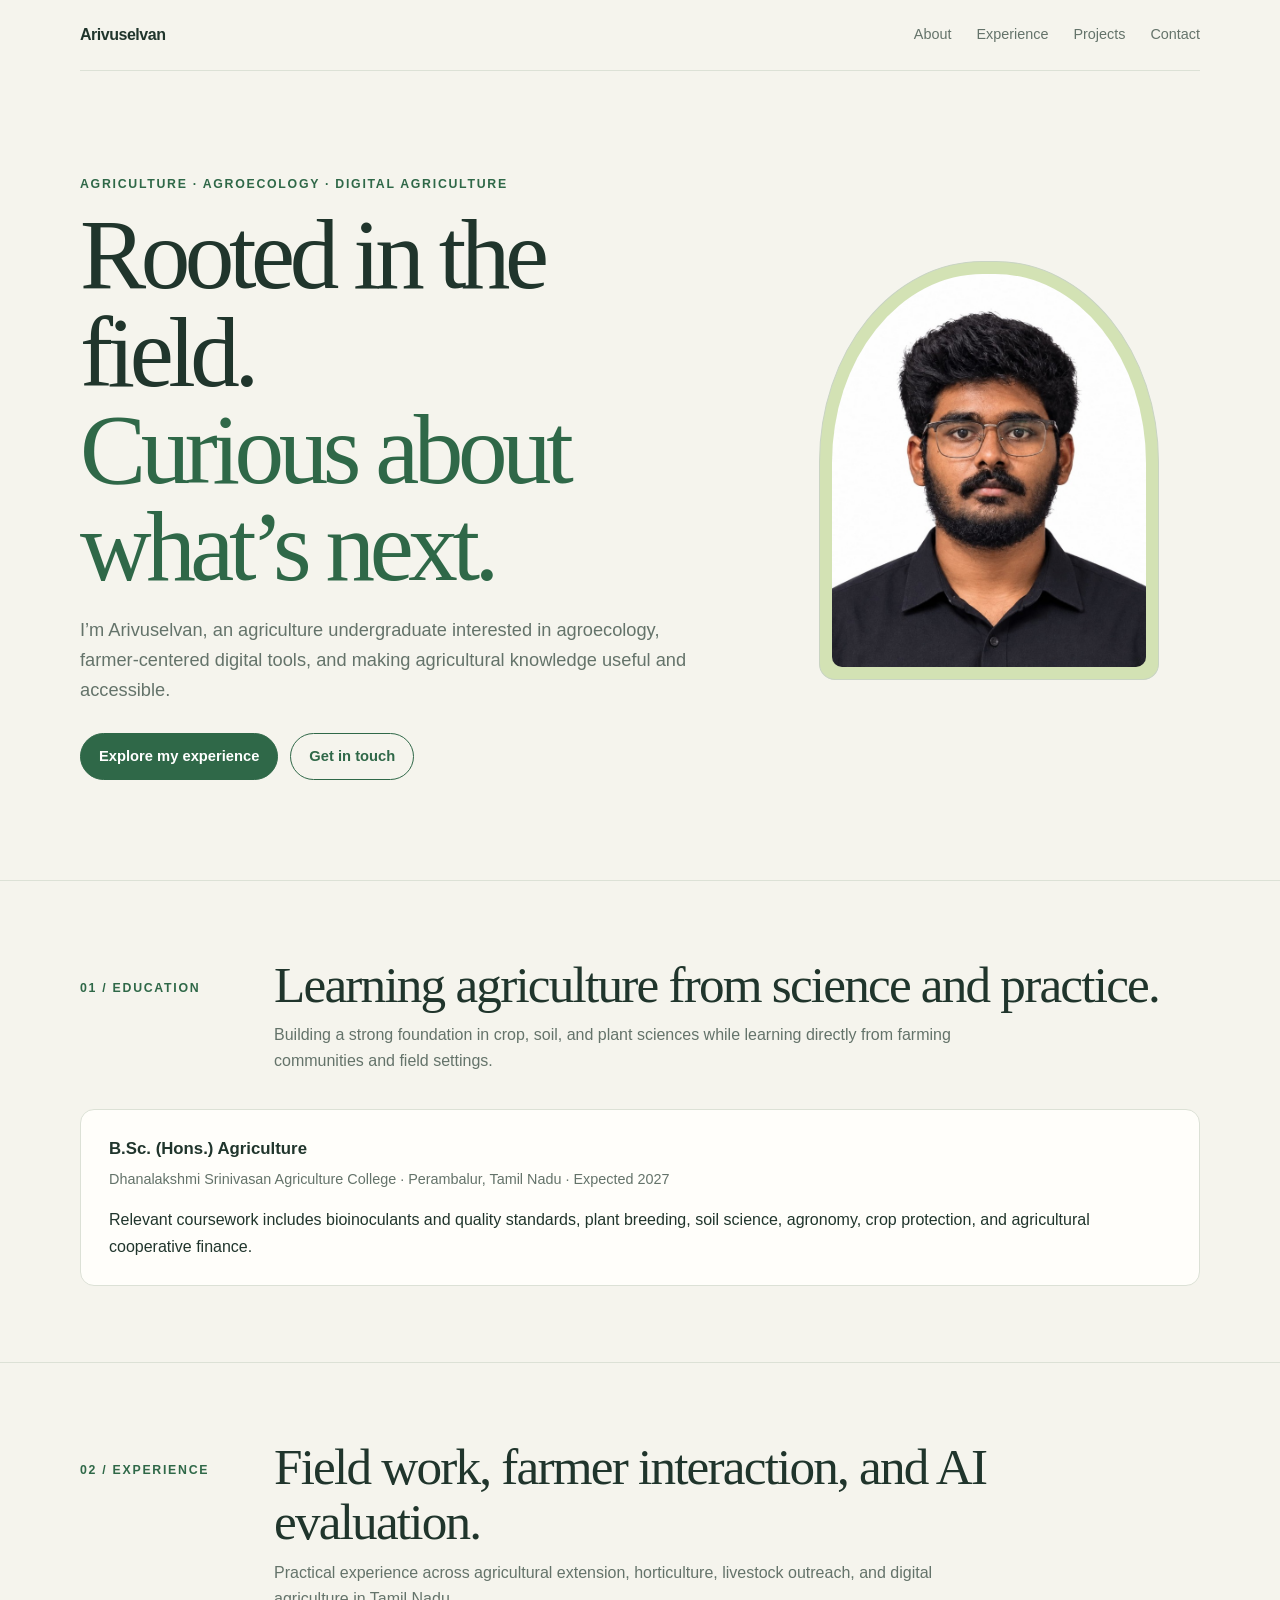
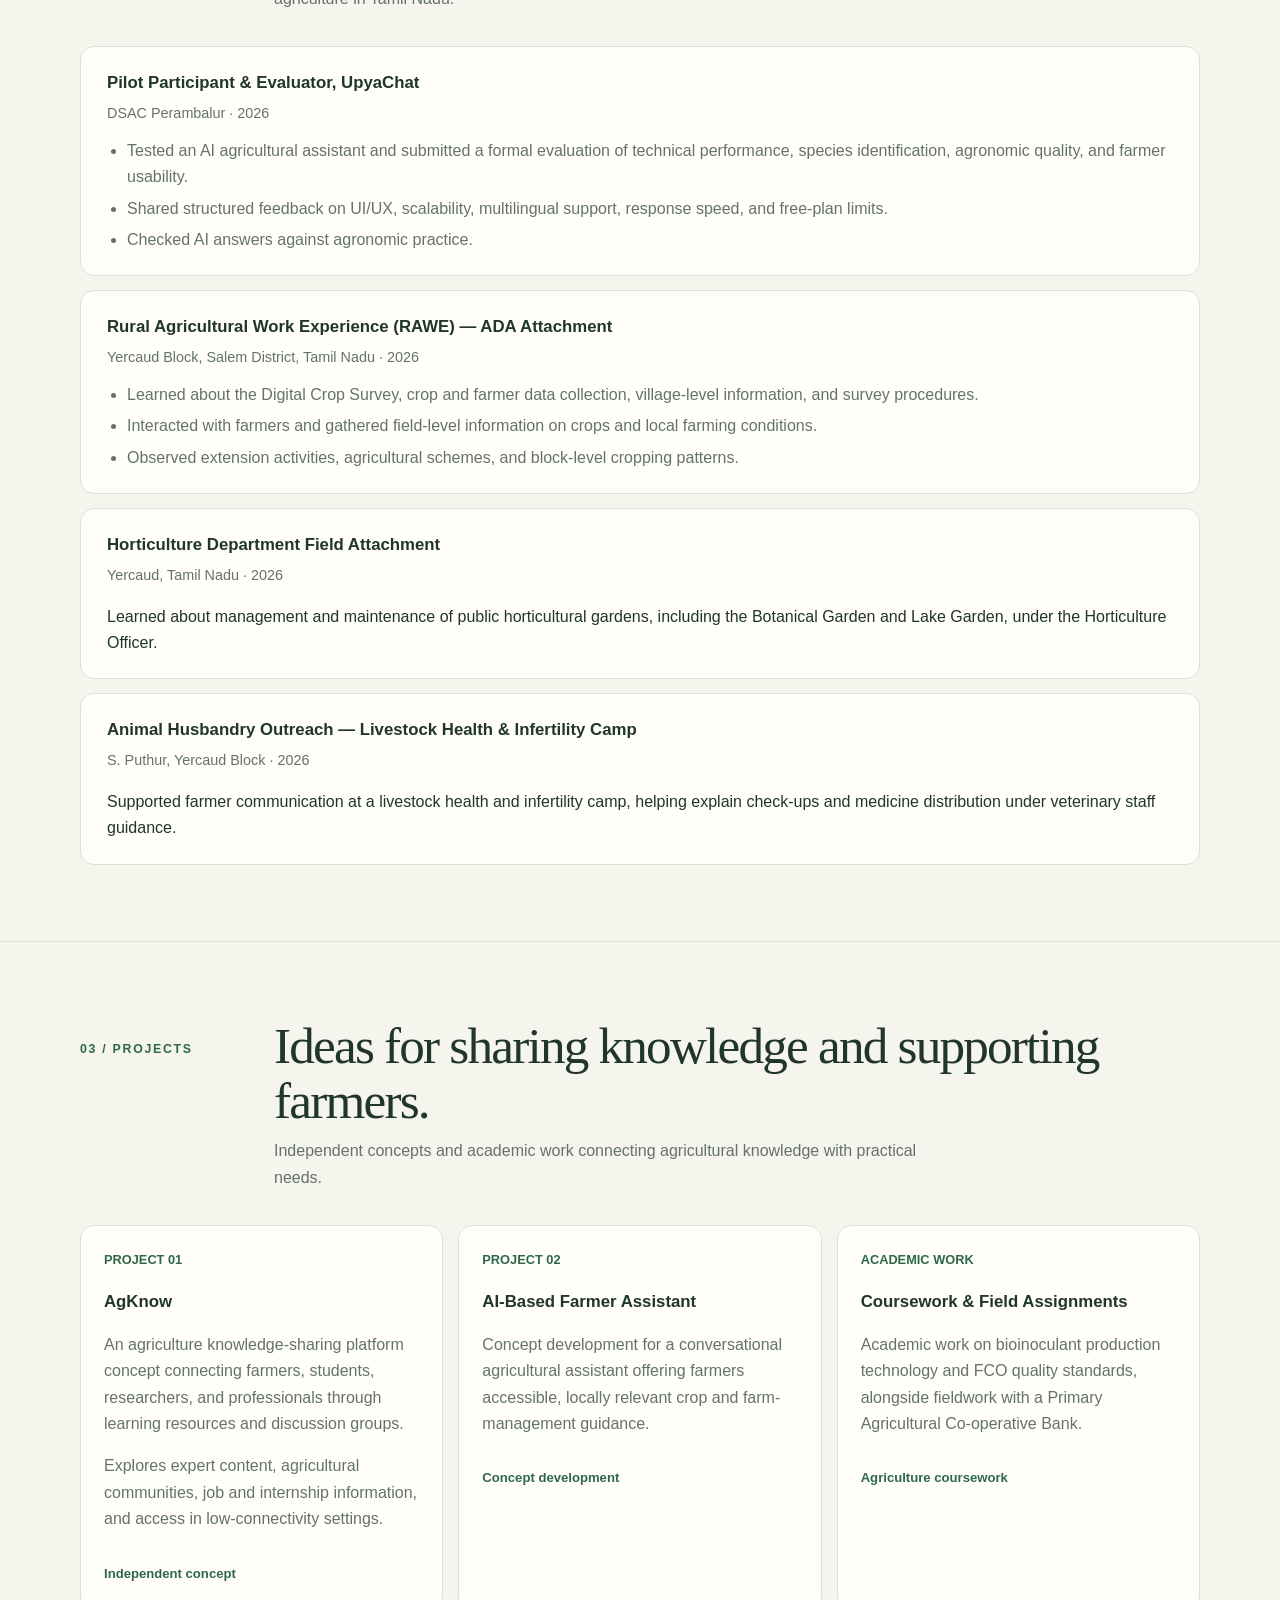
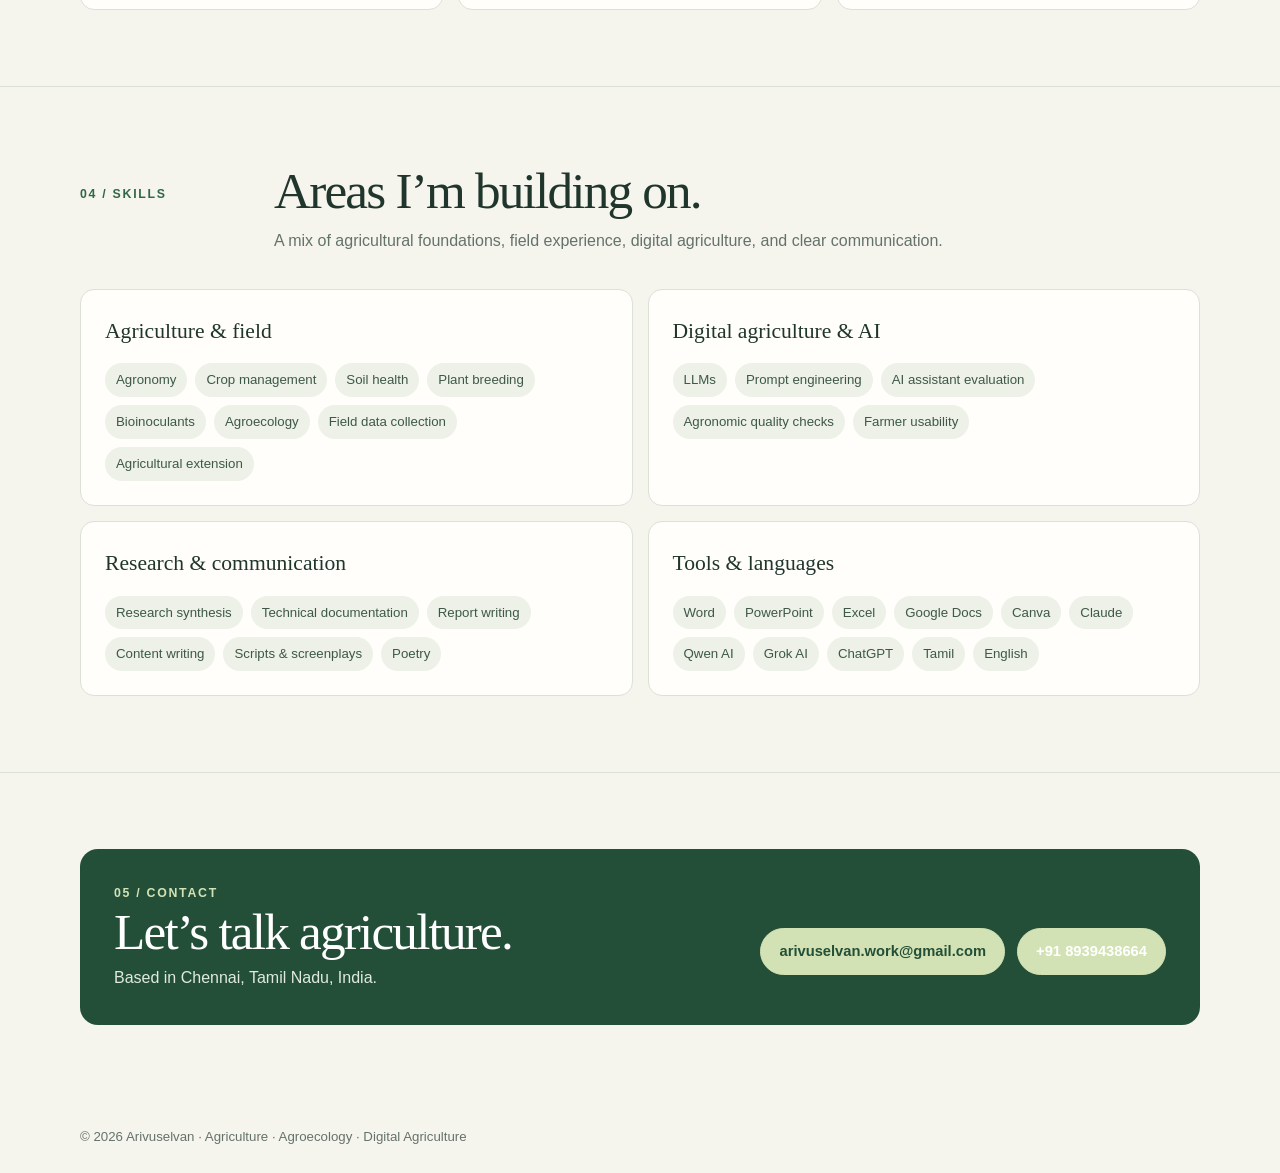
==== agriculture-portfolio/index.html @ 96044d90 "Publish agriculture portfolio at /agriculture-portfolio Co-authored-by: Copilot <223556219+Copilot@u" ====
<!doctype html>
<html lang="en">
<head>
  <meta charset="utf-8">
  <meta name="viewport" content="width=device-width, initial-scale=1">
  <meta name="description" content="Arivuselvan — agriculture undergraduate focused on agroecology, field experience, and digital agriculture.">
  <meta name="theme-color" content="#f5f4ed">
  <title>Arivuselvan | Agriculture & Digital Agriculture</title>
  <style>
    :root {
      color-scheme: light;
      --ink: #20352c;
      --muted: #64736a;
      --green: #2f6848;
      --green-dark: #234f38;
      --lime: #d3e2b4;
      --paper: #f5f4ed;
      --white: #fffefa;
      --line: #dce1d6;
      --serif: Georgia, "Times New Roman", serif;
      --sans: "Segoe UI", Arial, sans-serif;
    }

    * { box-sizing: border-box; }
    html { scroll-behavior: smooth; }
    body {
      margin: 0;
      background: var(--paper);
      color: var(--ink);
      font: 16px/1.65 var(--sans);
    }
    a { color: inherit; }
    .wrap { width: min(1120px, calc(100% - 44px)); margin-inline: auto; }
    header {
      display: flex;
      justify-content: space-between;
      align-items: center;
      padding-block: 22px;
      border-bottom: 1px solid var(--line);
    }
    .brand { font-weight: 750; letter-spacing: -.03em; text-decoration: none; }
    nav { display: flex; gap: 25px; }
    nav a {
      color: var(--muted);
      font-size: .9rem;
      text-decoration: none;
    }
    nav a:hover, nav a:focus-visible { color: var(--green); }
    .hero {
      display: grid;
      grid-template-columns: minmax(0, 1.2fr) minmax(250px, .8fr);
      gap: 64px;
      align-items: center;
      padding-block: 90px 100px;
    }
    .eyebrow {
      color: var(--green);
      font-size: .77rem;
      font-weight: 750;
      letter-spacing: .14em;
      text-transform: uppercase;
    }
    h1, h2, h3 { margin-top: 0; }
    h1 {
      max-width: 720px;
      margin-bottom: 20px;
      font: 500 clamp(3rem, 8vw, 6.2rem)/.98 var(--serif);
      letter-spacing: -.055em;
    }
    h1 span { color: var(--green); }
    .lead { max-width: 660px; color: var(--muted); font-size: 1.14rem; }
    .actions { display: flex; flex-wrap: wrap; gap: 12px; margin-top: 28px; }
    .button {
      display: inline-flex;
      align-items: center;
      min-height: 46px;
      padding: 10px 18px;
      border: 1px solid var(--green);
      border-radius: 999px;
      background: var(--green);
      color: white;
      font-size: .92rem;
      font-weight: 650;
      text-decoration: none;
    }
    .button.secondary { background: transparent; color: var(--green); }
    .portrait-frame {
      position: relative;
      width: min(100%, 340px);
      justify-self: center;
      padding: 12px;
      border: 1px solid #c9d4c3;
      border-radius: 48% 48% 16px 16px;
      background: var(--lime);
    }
    .portrait-frame img {
      display: block;
      width: 100%;
      aspect-ratio: 4 / 5;
      border-radius: 48% 48% 10px 10px;
      object-fit: cover;
      object-position: center 38%;
    }
    section { padding-block: 76px; border-top: 1px solid var(--line); }
    .section-heading {
      display: grid;
      grid-template-columns: 170px 1fr;
      gap: 24px;
      margin-bottom: 34px;
    }
    .section-heading .eyebrow { padding-top: 9px; }
    h2 { margin-bottom: 10px; font: 500 clamp(2rem, 4vw, 3.2rem)/1.08 var(--serif); letter-spacing: -.035em; }
    .section-intro { max-width: 690px; margin: 0; color: var(--muted); }
    .education, .experience-card, .project {
      border: 1px solid var(--line);
      border-radius: 14px;
      background: var(--white);
    }
    .education { padding: 25px 28px; }
    .education h3, .experience-card h3, .project h3 { margin-bottom: 5px; font-size: 1.05rem; }
    .meta { margin: 0 0 12px; color: var(--muted); font-size: .9rem; }
    .education p:last-child, .experience-card p:last-child, .project p:last-child { margin-bottom: 0; }
    .experience-list { display: grid; gap: 14px; }
    .experience-card { padding: 22px 26px; }
    .experience-card ul { margin: 12px 0 0; padding-left: 20px; color: var(--muted); }
    .experience-card li + li { margin-top: 5px; }
    .project-grid { display: grid; grid-template-columns: repeat(3, 1fr); gap: 15px; }
    .project { padding: 23px; }
    .project .number { display: block; margin-bottom: 18px; color: var(--green); font-size: .8rem; font-weight: 750; }
    .project p { color: var(--muted); }
    .status { display: inline-block; margin-top: 14px; color: var(--green); font-size: .82rem; font-weight: 700; }
    .skills-layout { display: grid; grid-template-columns: 1fr 1fr; gap: 15px; }
    .skill-group { padding: 24px; border: 1px solid var(--line); border-radius: 14px; background: var(--white); }
    .skill-group h3 { margin-bottom: 14px; font-family: var(--serif); font-size: 1.35rem; font-weight: 500; }
    .tags { display: flex; flex-wrap: wrap; gap: 8px; }
    .tag { padding: 6px 11px; border-radius: 999px; background: #edf1e8; color: #3e5848; font-size: .83rem; }
    .contact {
      display: flex;
      justify-content: space-between;
      align-items: center;
      gap: 30px;
      padding: 34px;
      border-radius: 18px;
      background: var(--green-dark);
      color: white;
    }
    .contact h2 { margin-bottom: 6px; }
    .contact p { margin: 0; color: #e0eadf; }
    .contact .button { flex: 0 0 auto; border-color: var(--lime); background: var(--lime); color: var(--green-dark); }
    footer { padding-block: 25px; color: var(--muted); font-size: .83rem; }
    @media (max-width: 760px) {
      .hero { grid-template-columns: 1fr; gap: 38px; padding-block: 62px 70px; }
      .portrait-frame { grid-row: 1; width: min(68%, 290px); }
      .section-heading { grid-template-columns: 1fr; gap: 8px; }
      .project-grid { grid-template-columns: 1fr; }
      .contact { align-items: flex-start; flex-direction: column; }
    }
    @media (max-width: 520px) {
      .wrap { width: min(100% - 32px, 1120px); }
      nav { gap: 13px; }
      nav a { font-size: .8rem; }
      .skills-layout { grid-template-columns: 1fr; }
      section { padding-block: 56px; }
    }
  </style>
</head>
<body>
  <header class="wrap">
    <a class="brand" href="#top">Arivuselvan</a>
    <nav aria-label="Main navigation">
      <a href="#about">About</a>
      <a href="#experience">Experience</a>
      <a href="#projects">Projects</a>
      <a href="#contact">Contact</a>
    </nav>
  </header>

  <main id="top">
    <div class="hero wrap" id="about">
      <div>
        <p class="eyebrow">Agriculture · Agroecology · Digital Agriculture</p>
        <h1>Rooted in the field.<br><span>Curious about what’s next.</span></h1>
        <p class="lead">I’m Arivuselvan, an agriculture undergraduate interested in agroecology, farmer-centered digital tools, and making agricultural knowledge useful and accessible.</p>
        <div class="actions">
          <a class="button" href="#experience">Explore my experience</a>
          <a class="button secondary" href="mailto:arivuselvan.work@gmail.com">Get in touch</a>
        </div>
      </div>
      <div class="portrait-frame">
        <img src="portrait.jpg" alt="Portrait of Arivuselvan">
      </div>
    </div>

    <section>
      <div class="wrap">
        <div class="section-heading">
          <p class="eyebrow">01 / Education</p>
          <div>
            <h2>Learning agriculture from science and practice.</h2>
            <p class="section-intro">Building a strong foundation in crop, soil, and plant sciences while learning directly from farming communities and field settings.</p>
          </div>
        </div>
        <article class="education">
          <h3>B.Sc. (Hons.) Agriculture</h3>
          <p class="meta">Dhanalakshmi Srinivasan Agriculture College · Perambalur, Tamil Nadu · Expected 2027</p>
          <p>Relevant coursework includes bioinoculants and quality standards, plant breeding, soil science, agronomy, crop protection, and agricultural cooperative finance.</p>
        </article>
      </div>
    </section>

    <section id="experience">
      <div class="wrap">
        <div class="section-heading">
          <p class="eyebrow">02 / Experience</p>
          <div>
            <h2>Field work, farmer interaction, and AI evaluation.</h2>
            <p class="section-intro">Practical experience across agricultural extension, horticulture, livestock outreach, and digital agriculture in Tamil Nadu.</p>
          </div>
        </div>
        <div class="experience-list">
          <article class="experience-card">
            <h3>Pilot Participant &amp; Evaluator, UpyaChat</h3>
            <p class="meta">DSAC Perambalur · 2026</p>
            <ul>
              <li>Tested an AI agricultural assistant and submitted a formal evaluation of technical performance, species identification, agronomic quality, and farmer usability.</li>
              <li>Shared structured feedback on UI/UX, scalability, multilingual support, response speed, and free-plan limits.</li>
              <li>Checked AI answers against agronomic practice.</li>
            </ul>
          </article>
          <article class="experience-card">
            <h3>Rural Agricultural Work Experience (RAWE) — ADA Attachment</h3>
            <p class="meta">Yercaud Block, Salem District, Tamil Nadu · 2026</p>
            <ul>
              <li>Learned about the Digital Crop Survey, crop and farmer data collection, village-level information, and survey procedures.</li>
              <li>Interacted with farmers and gathered field-level information on crops and local farming conditions.</li>
              <li>Observed extension activities, agricultural schemes, and block-level cropping patterns.</li>
            </ul>
          </article>
          <article class="experience-card">
            <h3>Horticulture Department Field Attachment</h3>
            <p class="meta">Yercaud, Tamil Nadu · 2026</p>
            <p>Learned about management and maintenance of public horticultural gardens, including the Botanical Garden and Lake Garden, under the Horticulture Officer.</p>
          </article>
          <article class="experience-card">
            <h3>Animal Husbandry Outreach — Livestock Health &amp; Infertility Camp</h3>
            <p class="meta">S. Puthur, Yercaud Block · 2026</p>
            <p>Supported farmer communication at a livestock health and infertility camp, helping explain check-ups and medicine distribution under veterinary staff guidance.</p>
          </article>
        </div>
      </div>
    </section>

    <section id="projects">
      <div class="wrap">
        <div class="section-heading">
          <p class="eyebrow">03 / Projects</p>
          <div>
            <h2>Ideas for sharing knowledge and supporting farmers.</h2>
            <p class="section-intro">Independent concepts and academic work connecting agricultural knowledge with practical needs.</p>
          </div>
        </div>
        <div class="project-grid">
          <article class="project">
            <span class="number">PROJECT 01</span>
            <h3>AgKnow</h3>
            <p>An agriculture knowledge-sharing platform concept connecting farmers, students, researchers, and professionals through learning resources and discussion groups.</p>
            <p>Explores expert content, agricultural communities, job and internship information, and access in low-connectivity settings.</p>
            <span class="status">Independent concept</span>
          </article>
          <article class="project">
            <span class="number">PROJECT 02</span>
            <h3>AI-Based Farmer Assistant</h3>
            <p>Concept development for a conversational agricultural assistant offering farmers accessible, locally relevant crop and farm-management guidance.</p>
            <span class="status">Concept development</span>
          </article>
          <article class="project">
            <span class="number">ACADEMIC WORK</span>
            <h3>Coursework &amp; Field Assignments</h3>
            <p>Academic work on bioinoculant production technology and FCO quality standards, alongside fieldwork with a Primary Agricultural Co-operative Bank.</p>
            <span class="status">Agriculture coursework</span>
          </article>
        </div>
      </div>
    </section>

    <section>
      <div class="wrap">
        <div class="section-heading">
          <p class="eyebrow">04 / Skills</p>
          <div>
            <h2>Areas I’m building on.</h2>
            <p class="section-intro">A mix of agricultural foundations, field experience, digital agriculture, and clear communication.</p>
          </div>
        </div>
        <div class="skills-layout">
          <div class="skill-group">
            <h3>Agriculture &amp; field</h3>
            <div class="tags">
              <span class="tag">Agronomy</span><span class="tag">Crop management</span><span class="tag">Soil health</span><span class="tag">Plant breeding</span><span class="tag">Bioinoculants</span><span class="tag">Agroecology</span><span class="tag">Field data collection</span><span class="tag">Agricultural extension</span>
            </div>
          </div>
          <div class="skill-group">
            <h3>Digital agriculture &amp; AI</h3>
            <div class="tags">
              <span class="tag">LLMs</span><span class="tag">Prompt engineering</span><span class="tag">AI assistant evaluation</span><span class="tag">Agronomic quality checks</span><span class="tag">Farmer usability</span>
            </div>
          </div>
          <div class="skill-group">
            <h3>Research &amp; communication</h3>
            <div class="tags">
              <span class="tag">Research synthesis</span><span class="tag">Technical documentation</span><span class="tag">Report writing</span><span class="tag">Content writing</span><span class="tag">Scripts &amp; screenplays</span><span class="tag">Poetry</span>
            </div>
          </div>
          <div class="skill-group">
            <h3>Tools &amp; languages</h3>
            <div class="tags">
              <span class="tag">Word</span><span class="tag">PowerPoint</span><span class="tag">Excel</span><span class="tag">Google Docs</span><span class="tag">Canva</span><span class="tag">Claude</span><span class="tag">Qwen AI</span><span class="tag">Grok AI</span><span class="tag">ChatGPT</span><span class="tag">Tamil</span><span class="tag">English</span>
            </div>
          </div>
        </div>
      </div>
    </section>

    <section id="contact">
      <div class="wrap contact">
        <div>
          <p class="eyebrow" style="color:#d3e2b4">05 / Contact</p>
          <h2>Let’s talk agriculture.</h2>
          <p>Based in Chennai, Tamil Nadu, India.</p>
        </div>
        <div class="actions">
          <a class="button" href="mailto:arivuselvan.work@gmail.com">arivuselvan.work@gmail.com</a>
          <a class="button secondary" style="border-color:#d3e2b4;color:white" href="tel:+918939438664">+91 8939438664</a>
        </div>
      </div>
    </section>
  </main>
  <footer class="wrap">© 2026 Arivuselvan · Agriculture · Agroecology · Digital Agriculture</footer>
</body>
</html>
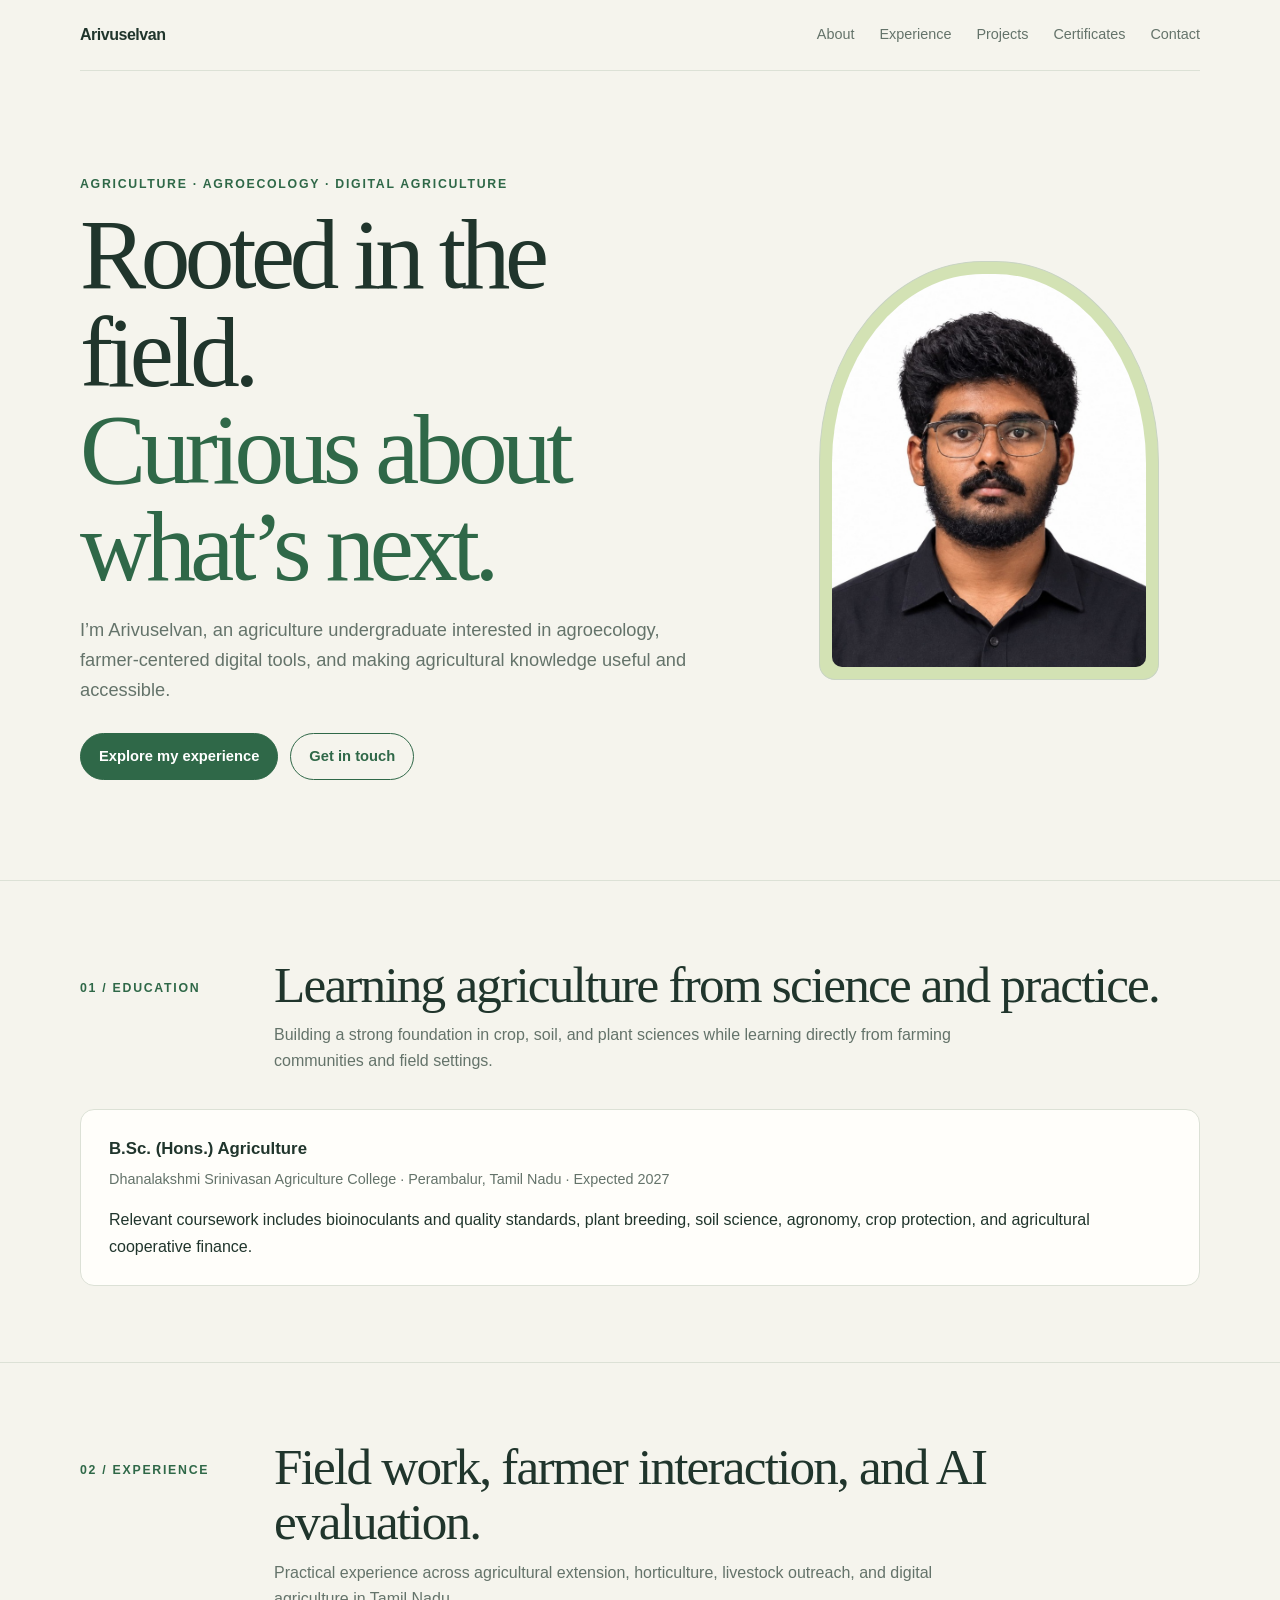
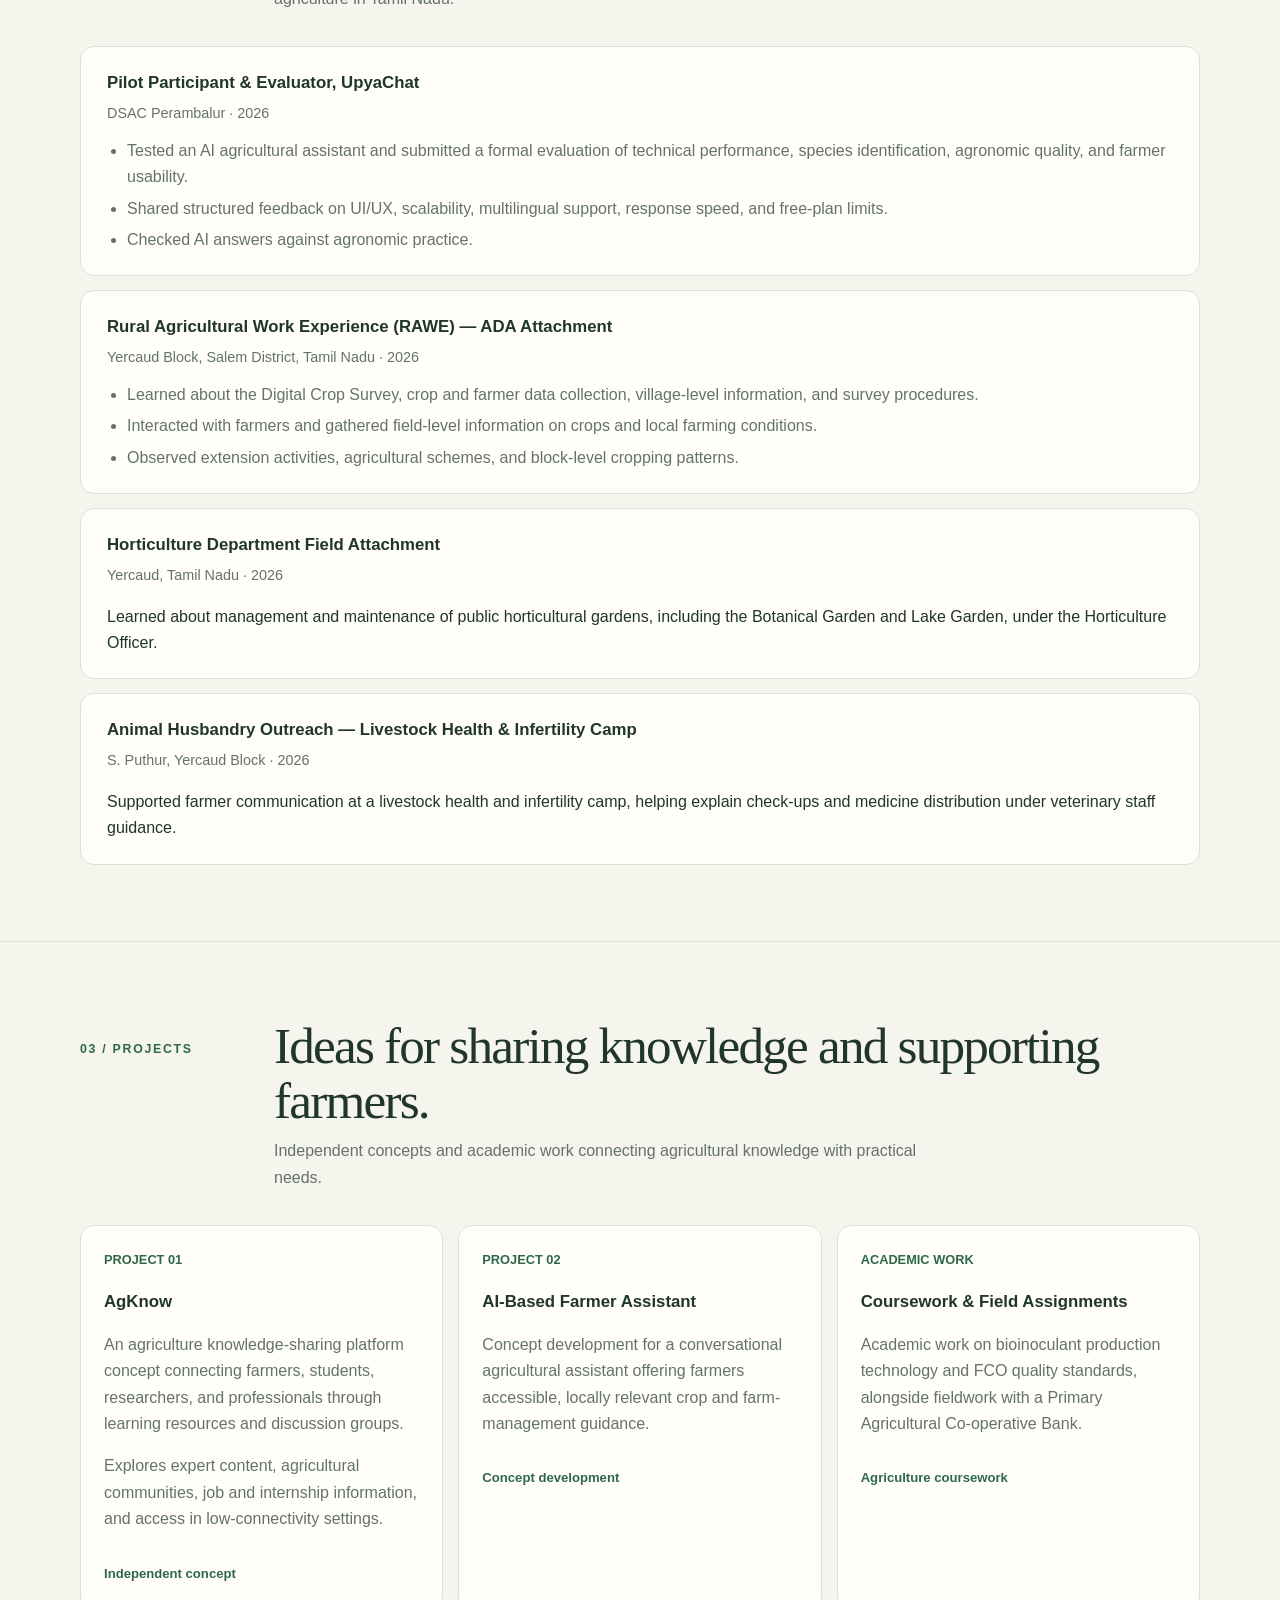
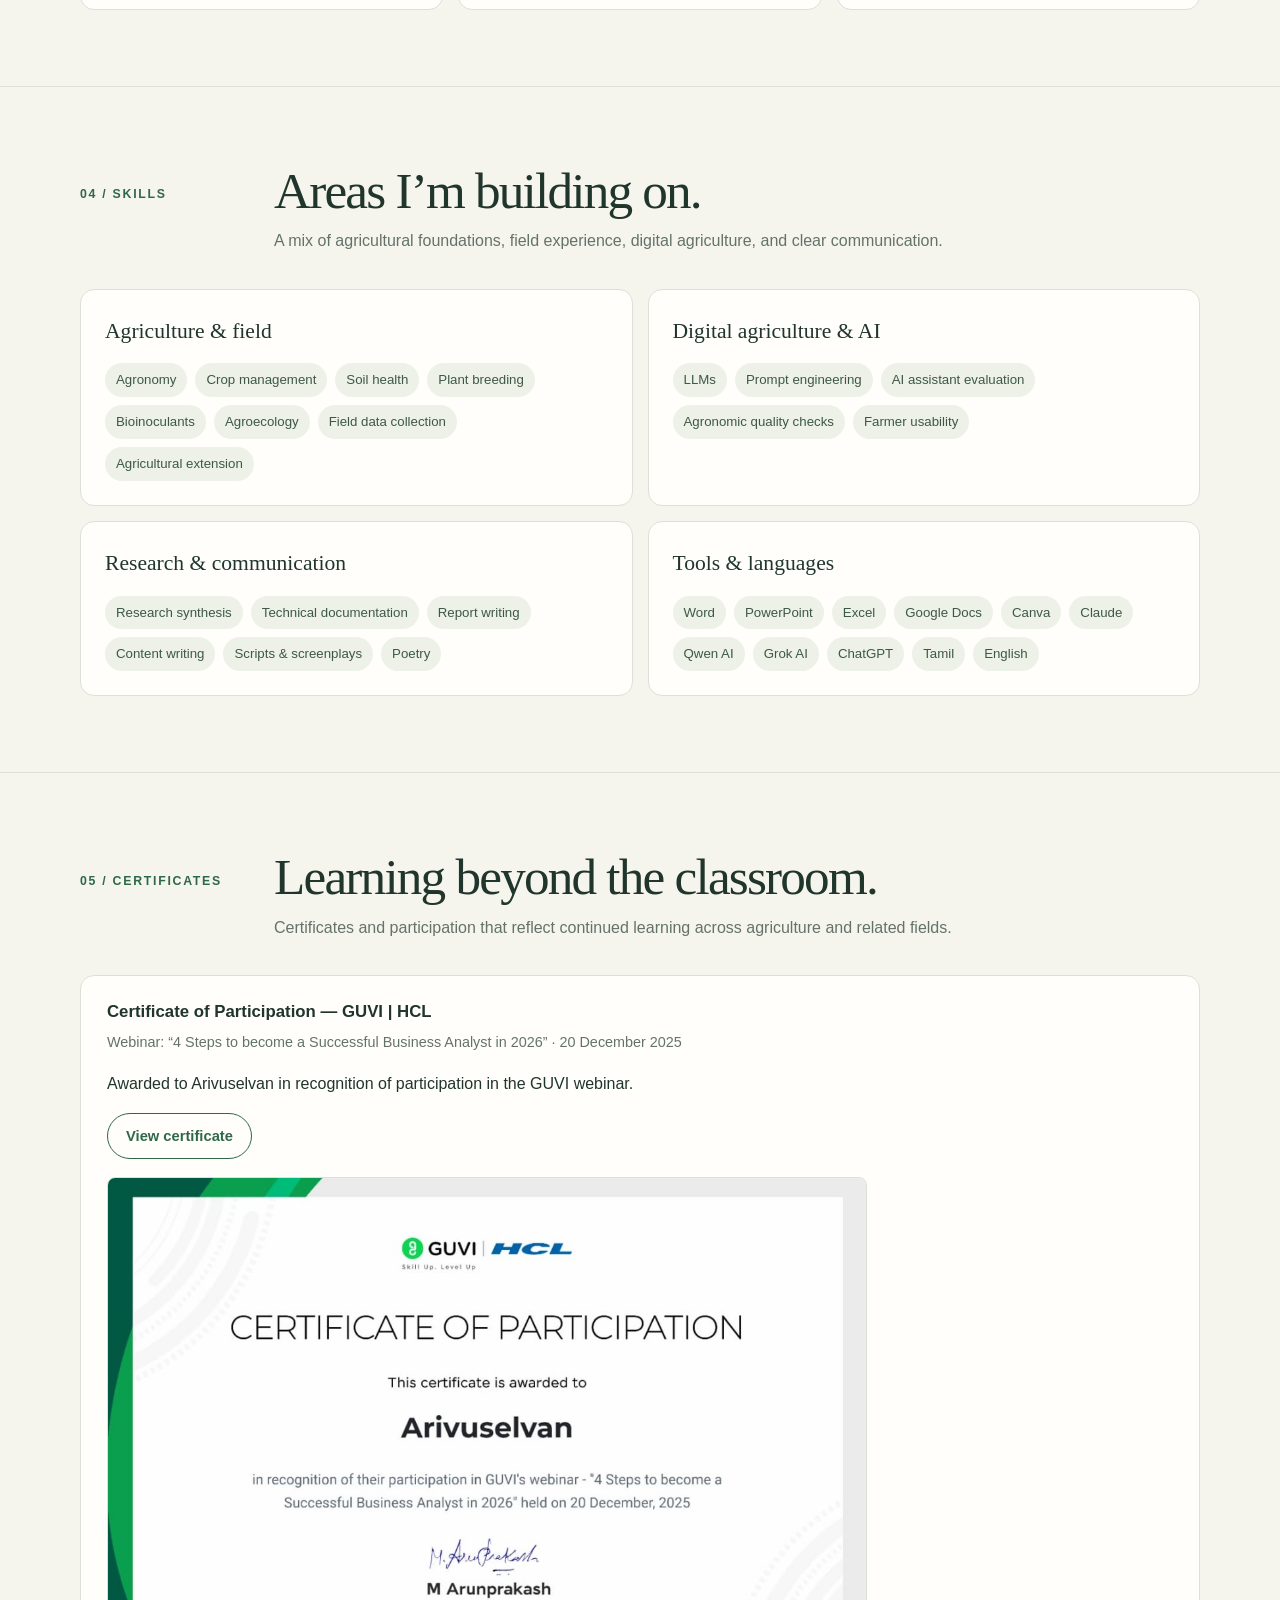
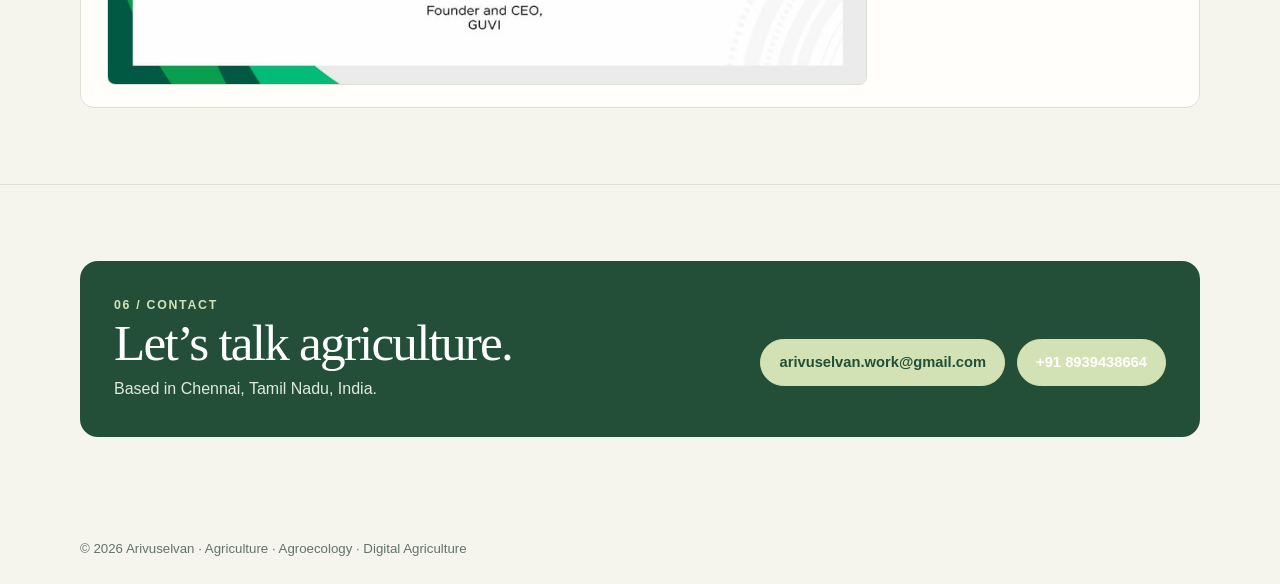
==== commit 7a2104a3: "Add GUVI-HCL certificate to agriculture portfolio Co-authored-by: Copilot <223556219+Copilot@users.n" ====
--- a/agriculture-portfolio/index.html
+++ b/agriculture-portfolio/index.html
@@ -171,6 +171,7 @@
       <a href="#about">About</a>
       <a href="#experience">Experience</a>
       <a href="#projects">Projects</a>
+      <a href="#certifications">Certificates</a>
       <a href="#contact">Contact</a>
     </nav>
   </header>
@@ -321,10 +322,29 @@
       </div>
     </section>
 
+    <section id="certifications">
+      <div class="wrap">
+        <div class="section-heading">
+          <p class="eyebrow">05 / Certificates</p>
+          <div>
+            <h2>Learning beyond the classroom.</h2>
+            <p class="section-intro">Certificates and participation that reflect continued learning across agriculture and related fields.</p>
+          </div>
+        </div>
+        <article class="experience-card">
+          <h3>Certificate of Participation — GUVI | HCL</h3>
+          <p class="meta">Webinar: “4 Steps to become a Successful Business Analyst in 2026” · 20 December 2025</p>
+          <p>Awarded to Arivuselvan in recognition of participation in the GUVI webinar.</p>
+          <a class="button secondary" href="guvi-hcl-business-analyst-certificate.jpg" target="_blank" rel="noopener">View certificate</a>
+          <p><a href="guvi-hcl-business-analyst-certificate.jpg" target="_blank" rel="noopener"><img src="guvi-hcl-business-analyst-certificate.jpg" alt="GUVI and HCL certificate of participation awarded to Arivuselvan" loading="lazy" style="display:block;width:min(100%,760px);height:auto;margin-top:18px;border:1px solid var(--line);border-radius:8px"></a></p>
+        </article>
+      </div>
+    </section>
+
     <section id="contact">
       <div class="wrap contact">
         <div>
-          <p class="eyebrow" style="color:#d3e2b4">05 / Contact</p>
+          <p class="eyebrow" style="color:#d3e2b4">06 / Contact</p>
           <h2>Let’s talk agriculture.</h2>
           <p>Based in Chennai, Tamil Nadu, India.</p>
         </div>
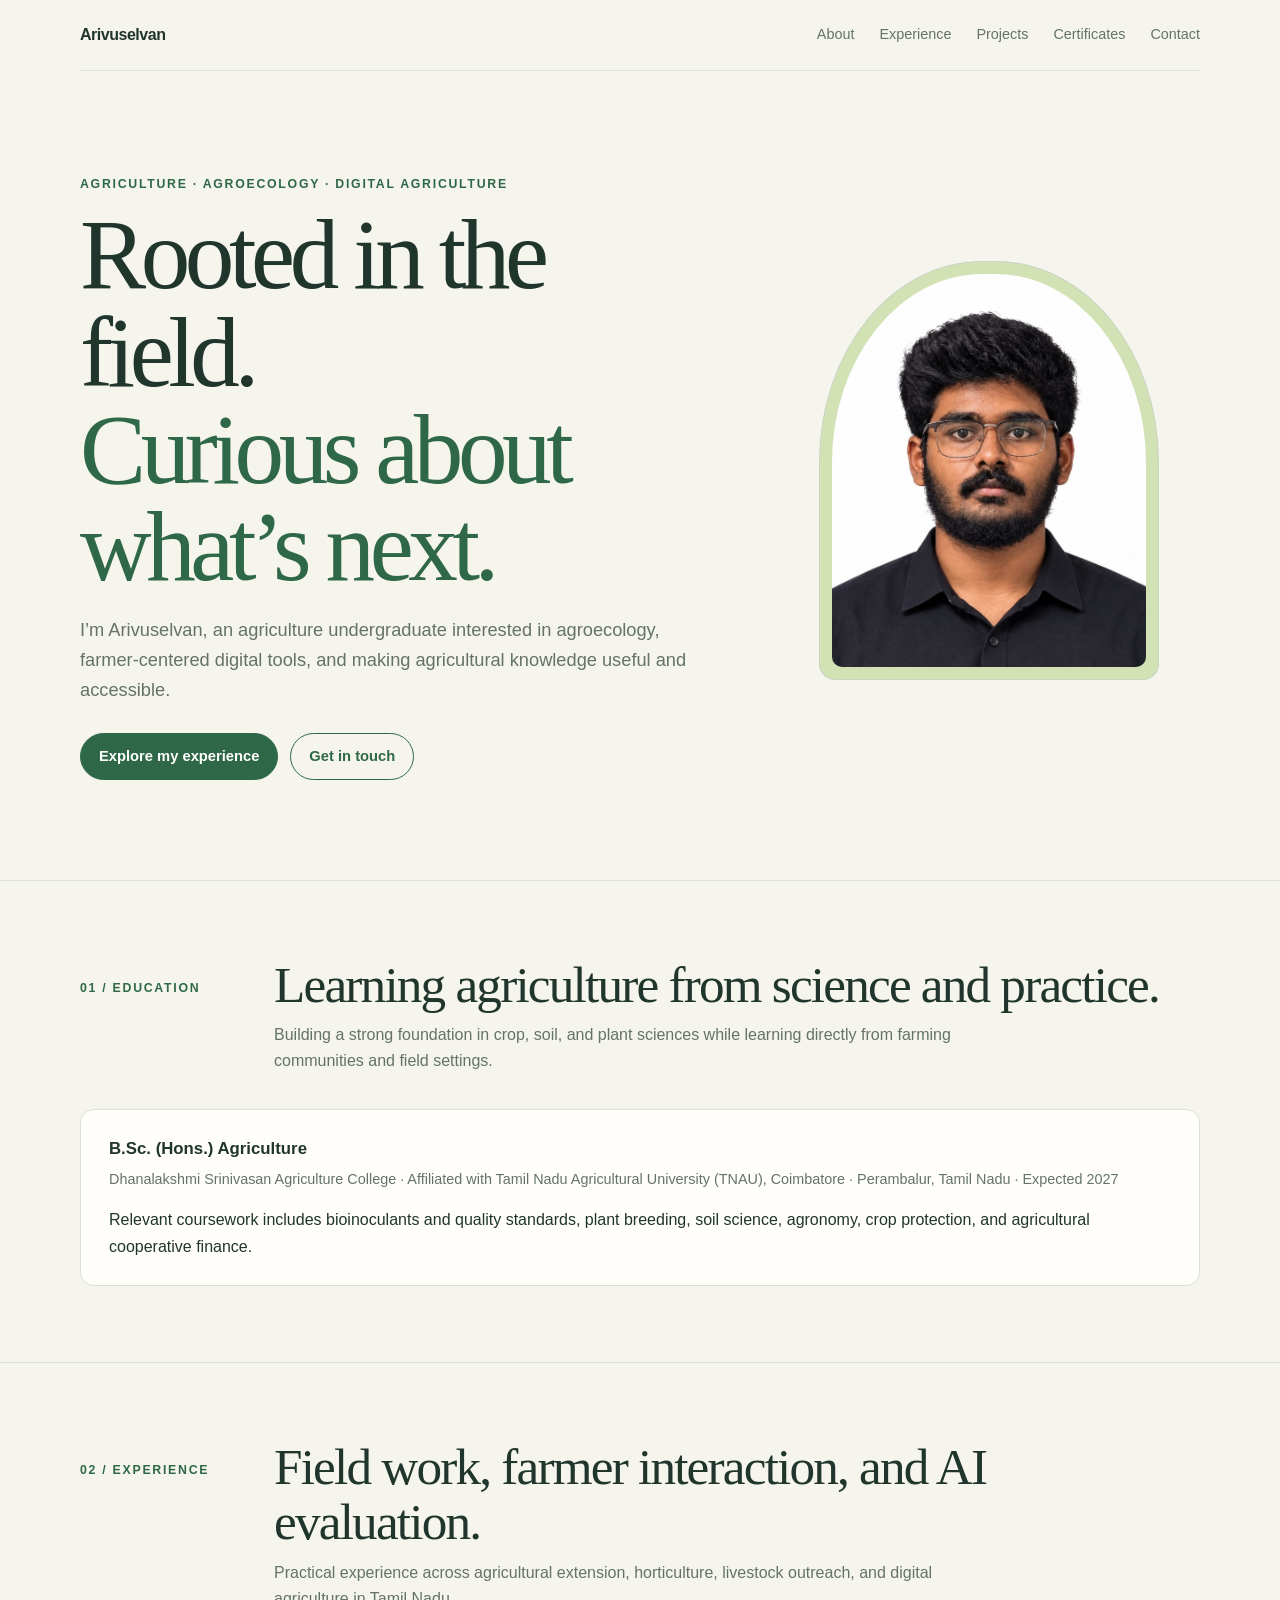
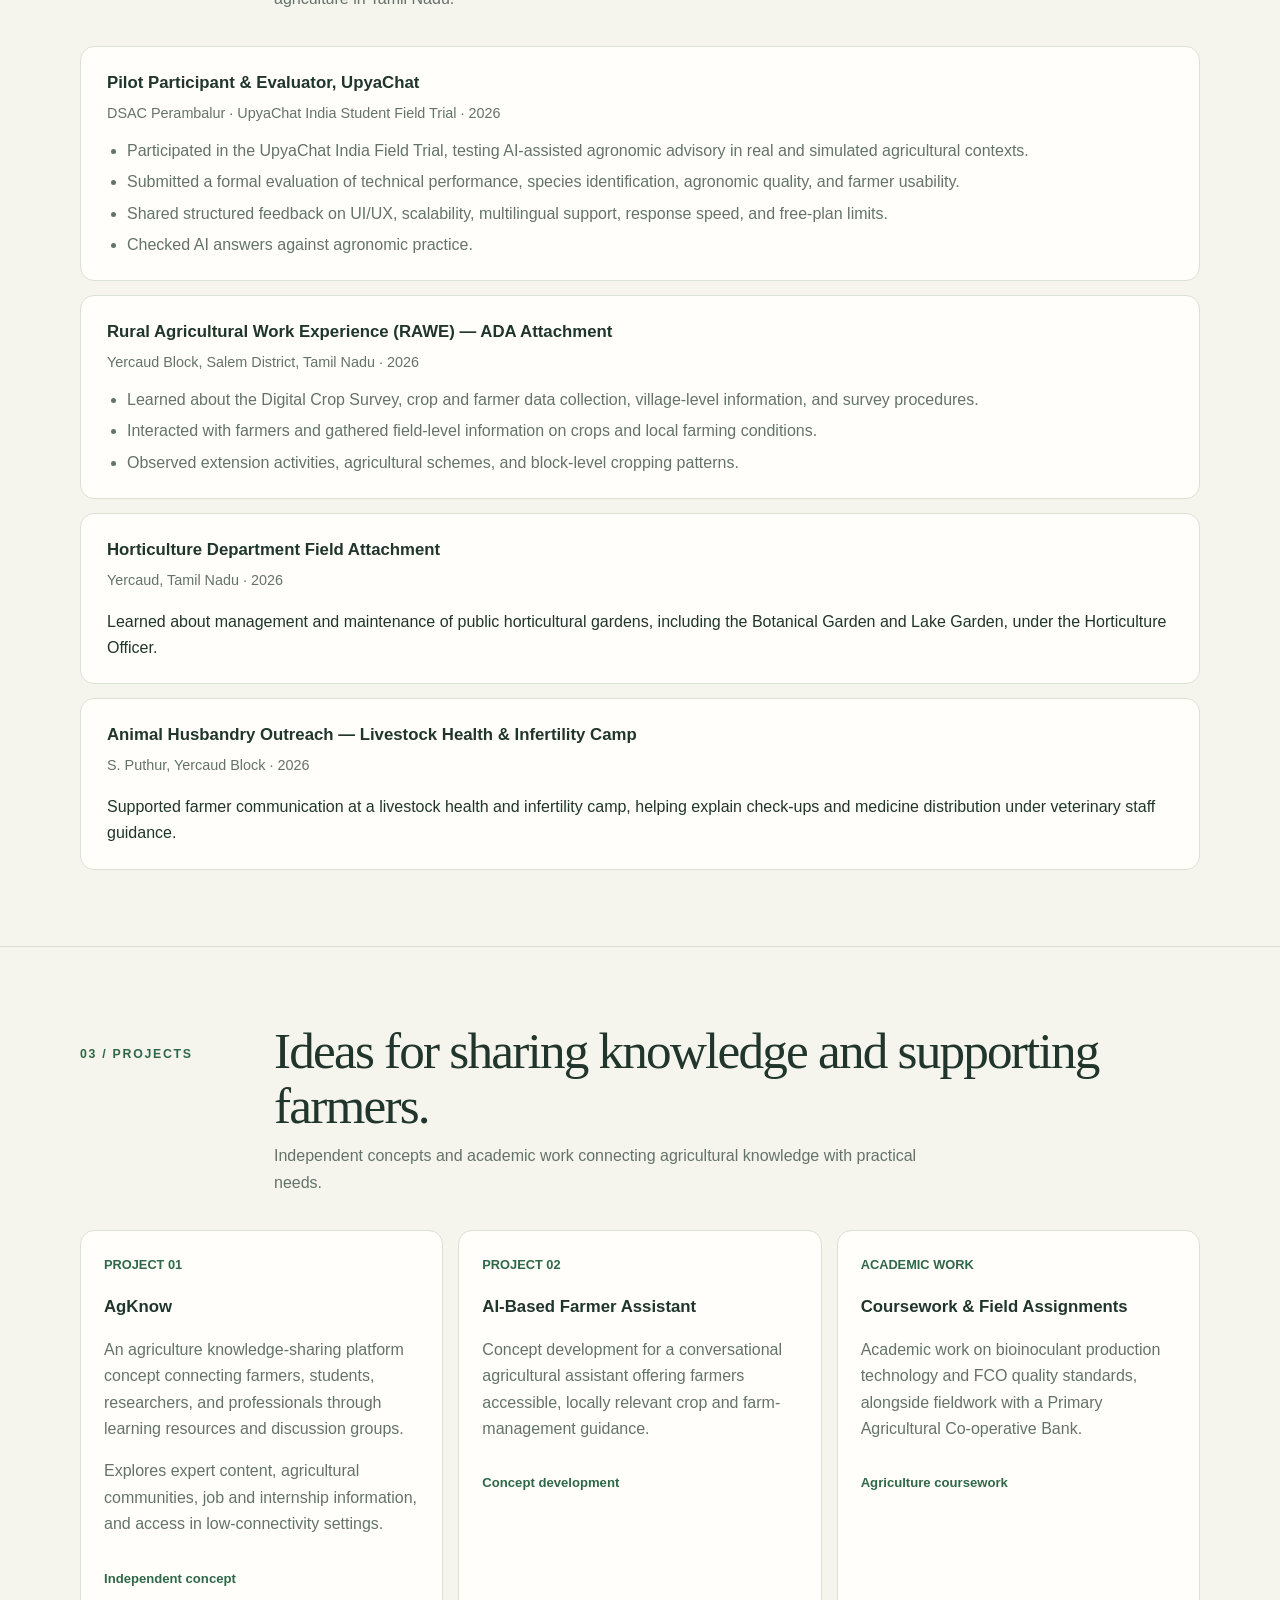
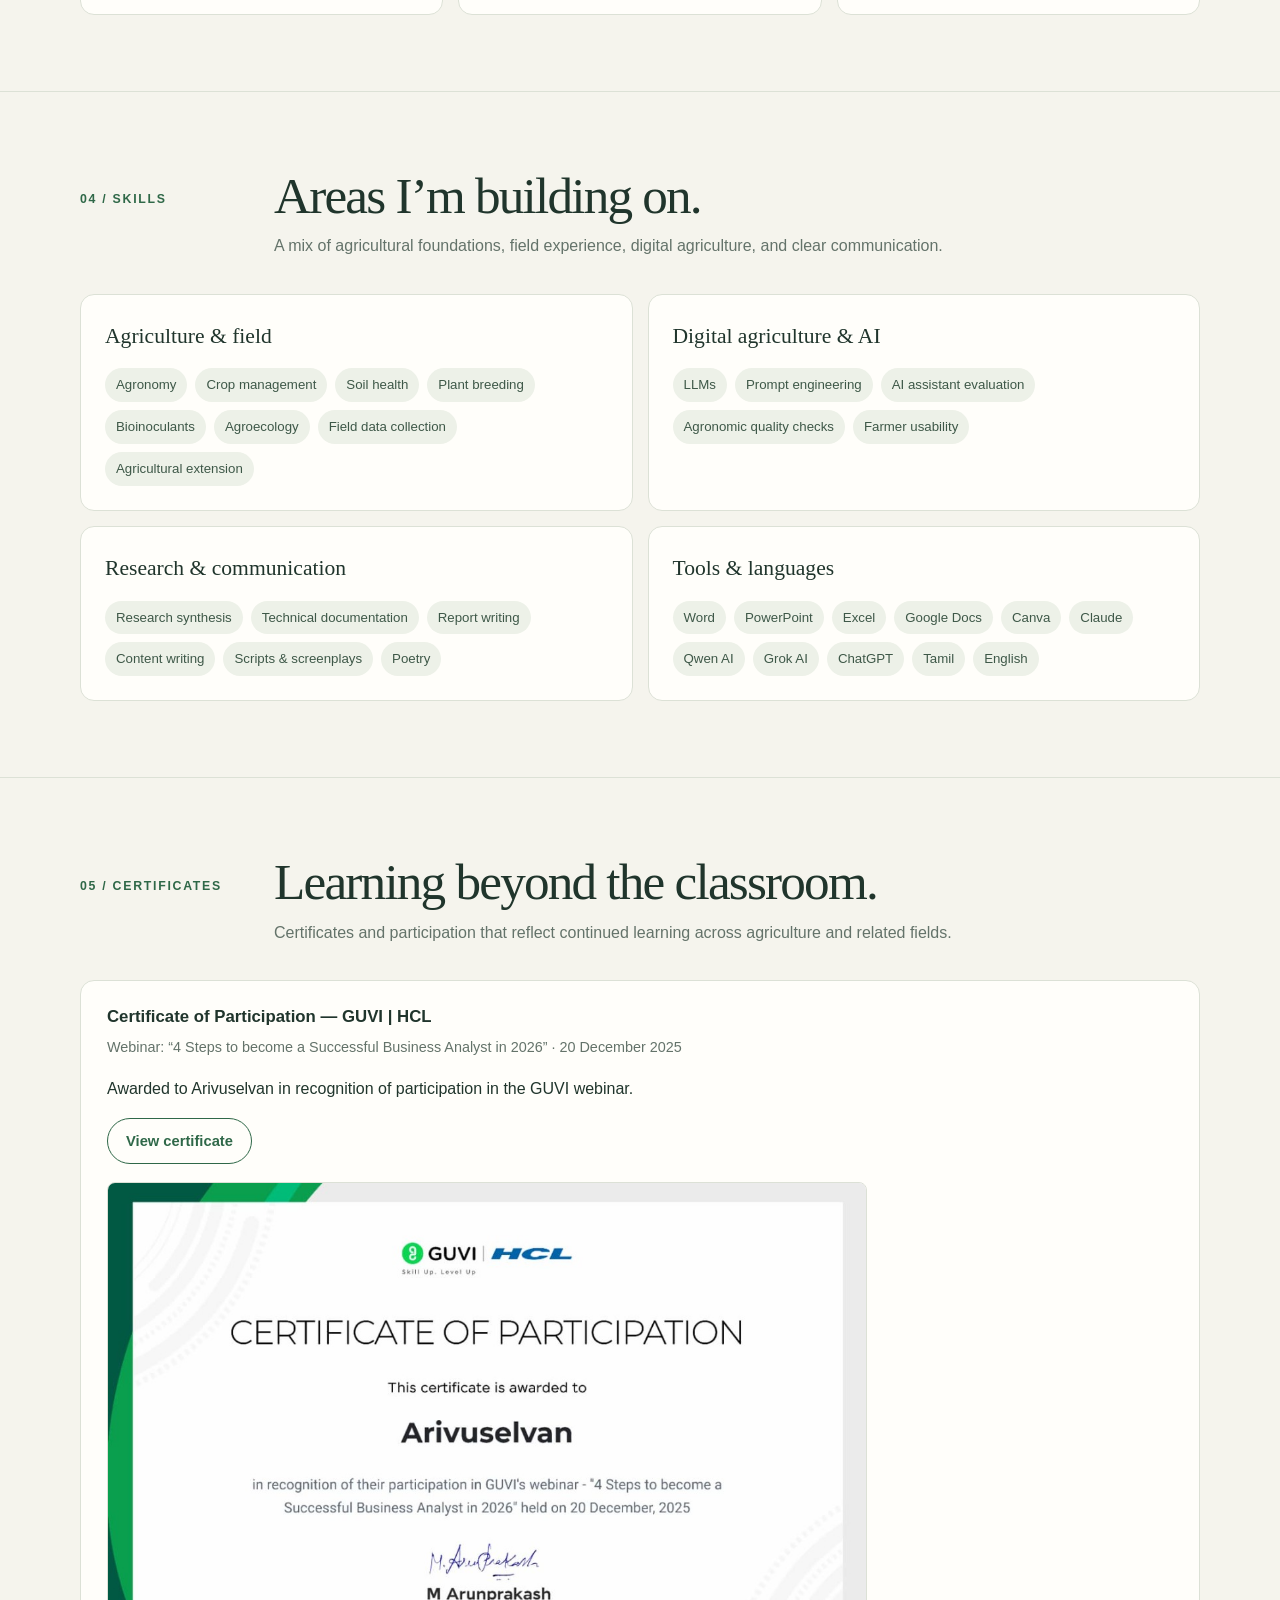
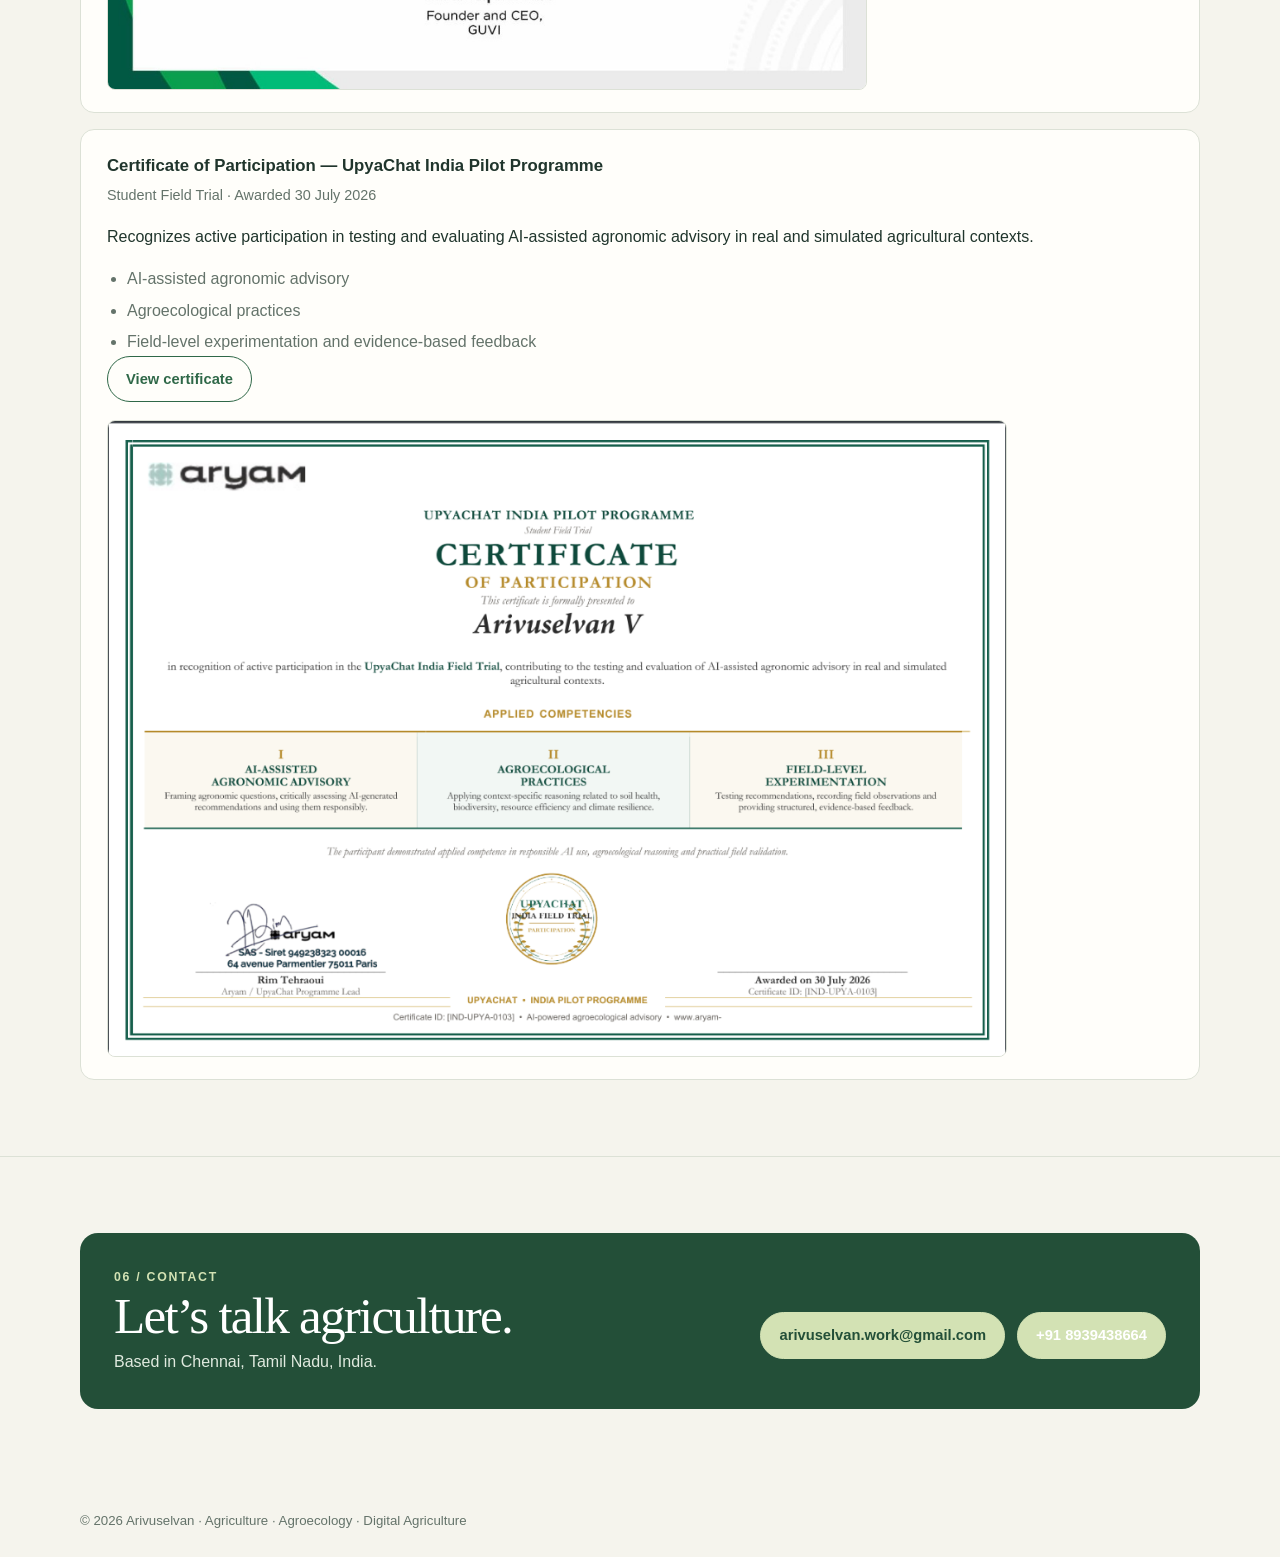
==== commit f75f51dc: "Add UpyaChat field trial certificate and college affiliation Co-authored-by: Copilot <223556219+Copi" ====
--- a/agriculture-portfolio/index.html
+++ b/agriculture-portfolio/index.html
@@ -203,7 +203,7 @@
         </div>
         <article class="education">
           <h3>B.Sc. (Hons.) Agriculture</h3>
-          <p class="meta">Dhanalakshmi Srinivasan Agriculture College · Perambalur, Tamil Nadu · Expected 2027</p>
+          <p class="meta">Dhanalakshmi Srinivasan Agriculture College · Affiliated with Tamil Nadu Agricultural University (TNAU), Coimbatore · Perambalur, Tamil Nadu · Expected 2027</p>
           <p>Relevant coursework includes bioinoculants and quality standards, plant breeding, soil science, agronomy, crop protection, and agricultural cooperative finance.</p>
         </article>
       </div>
@@ -221,9 +221,10 @@
         <div class="experience-list">
           <article class="experience-card">
             <h3>Pilot Participant &amp; Evaluator, UpyaChat</h3>
-            <p class="meta">DSAC Perambalur · 2026</p>
+            <p class="meta">DSAC Perambalur · UpyaChat India Student Field Trial · 2026</p>
             <ul>
-              <li>Tested an AI agricultural assistant and submitted a formal evaluation of technical performance, species identification, agronomic quality, and farmer usability.</li>
+              <li>Participated in the UpyaChat India Field Trial, testing AI-assisted agronomic advisory in real and simulated agricultural contexts.</li>
+              <li>Submitted a formal evaluation of technical performance, species identification, agronomic quality, and farmer usability.</li>
               <li>Shared structured feedback on UI/UX, scalability, multilingual support, response speed, and free-plan limits.</li>
               <li>Checked AI answers against agronomic practice.</li>
             </ul>
@@ -338,6 +339,18 @@
           <a class="button secondary" href="guvi-hcl-business-analyst-certificate.jpg" target="_blank" rel="noopener">View certificate</a>
           <p><a href="guvi-hcl-business-analyst-certificate.jpg" target="_blank" rel="noopener"><img src="guvi-hcl-business-analyst-certificate.jpg" alt="GUVI and HCL certificate of participation awarded to Arivuselvan" loading="lazy" style="display:block;width:min(100%,760px);height:auto;margin-top:18px;border:1px solid var(--line);border-radius:8px"></a></p>
         </article>
+        <article class="experience-card" style="margin-top:16px">
+          <h3>Certificate of Participation — UpyaChat India Pilot Programme</h3>
+          <p class="meta">Student Field Trial · Awarded 30 July 2026</p>
+          <p>Recognizes active participation in testing and evaluating AI-assisted agronomic advisory in real and simulated agricultural contexts.</p>
+          <ul>
+            <li>AI-assisted agronomic advisory</li>
+            <li>Agroecological practices</li>
+            <li>Field-level experimentation and evidence-based feedback</li>
+          </ul>
+          <a class="button secondary" href="upyachat-india-field-trial-certificate.png" target="_blank" rel="noopener">View certificate</a>
+          <p><a href="upyachat-india-field-trial-certificate.png" target="_blank" rel="noopener"><img src="upyachat-india-field-trial-certificate.png" alt="UpyaChat India Pilot Programme certificate of participation awarded to Arivuselvan V on 30 July 2026" loading="lazy" style="display:block;width:min(100%,900px);height:auto;margin-top:18px;border:1px solid var(--line);border-radius:8px"></a></p>
+        </article>
       </div>
     </section>
 
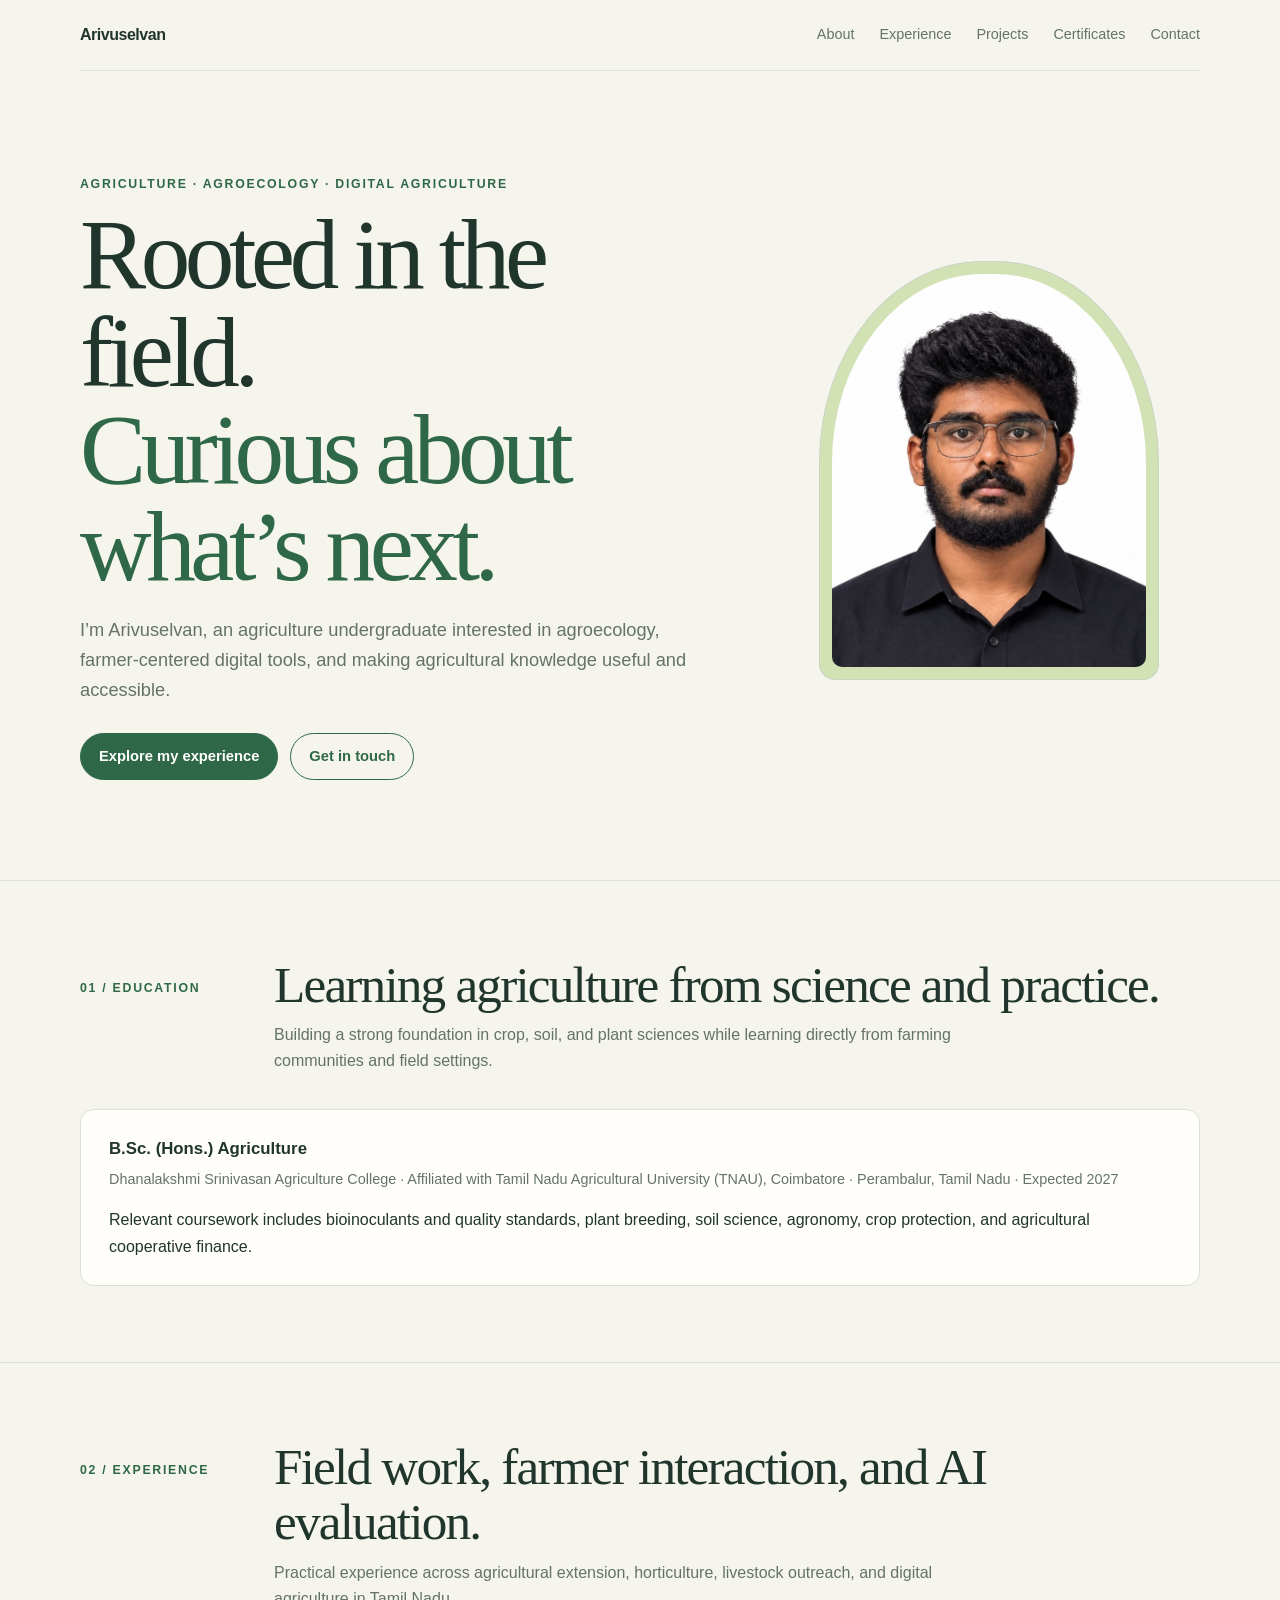
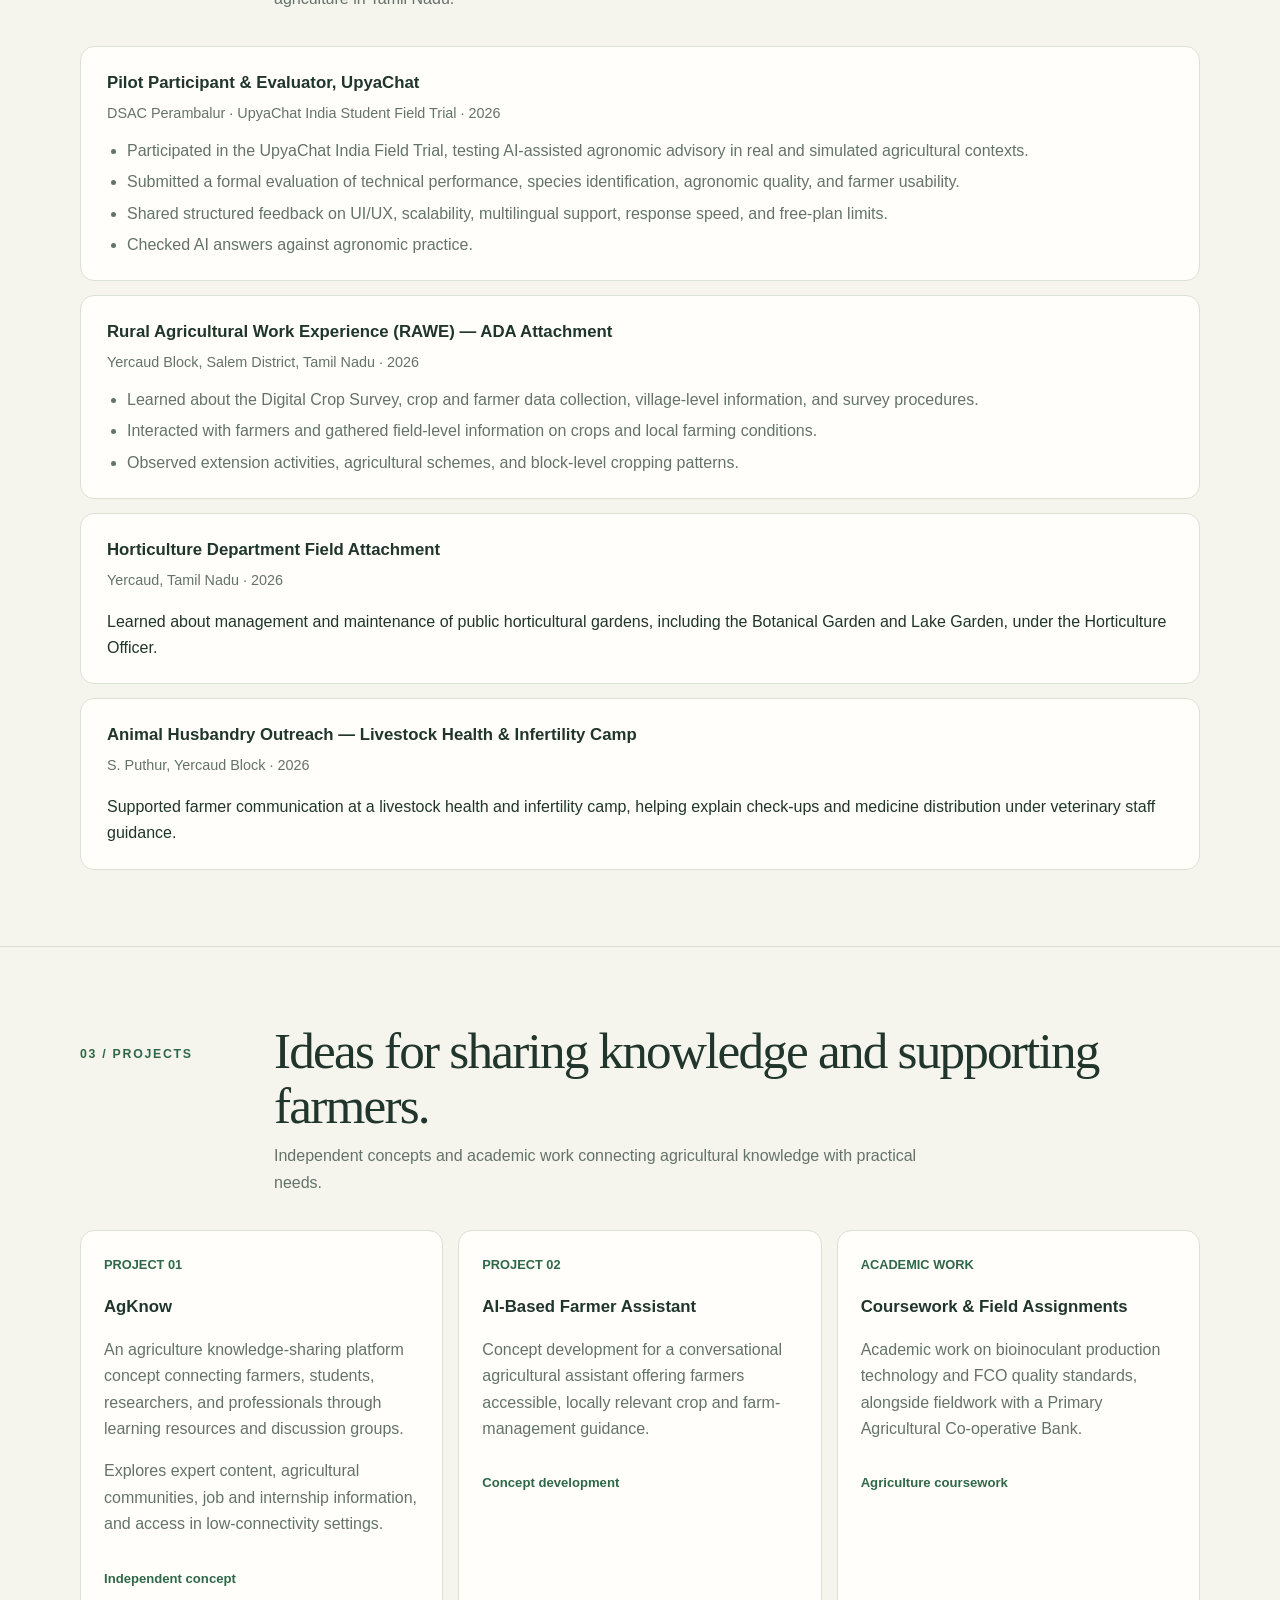
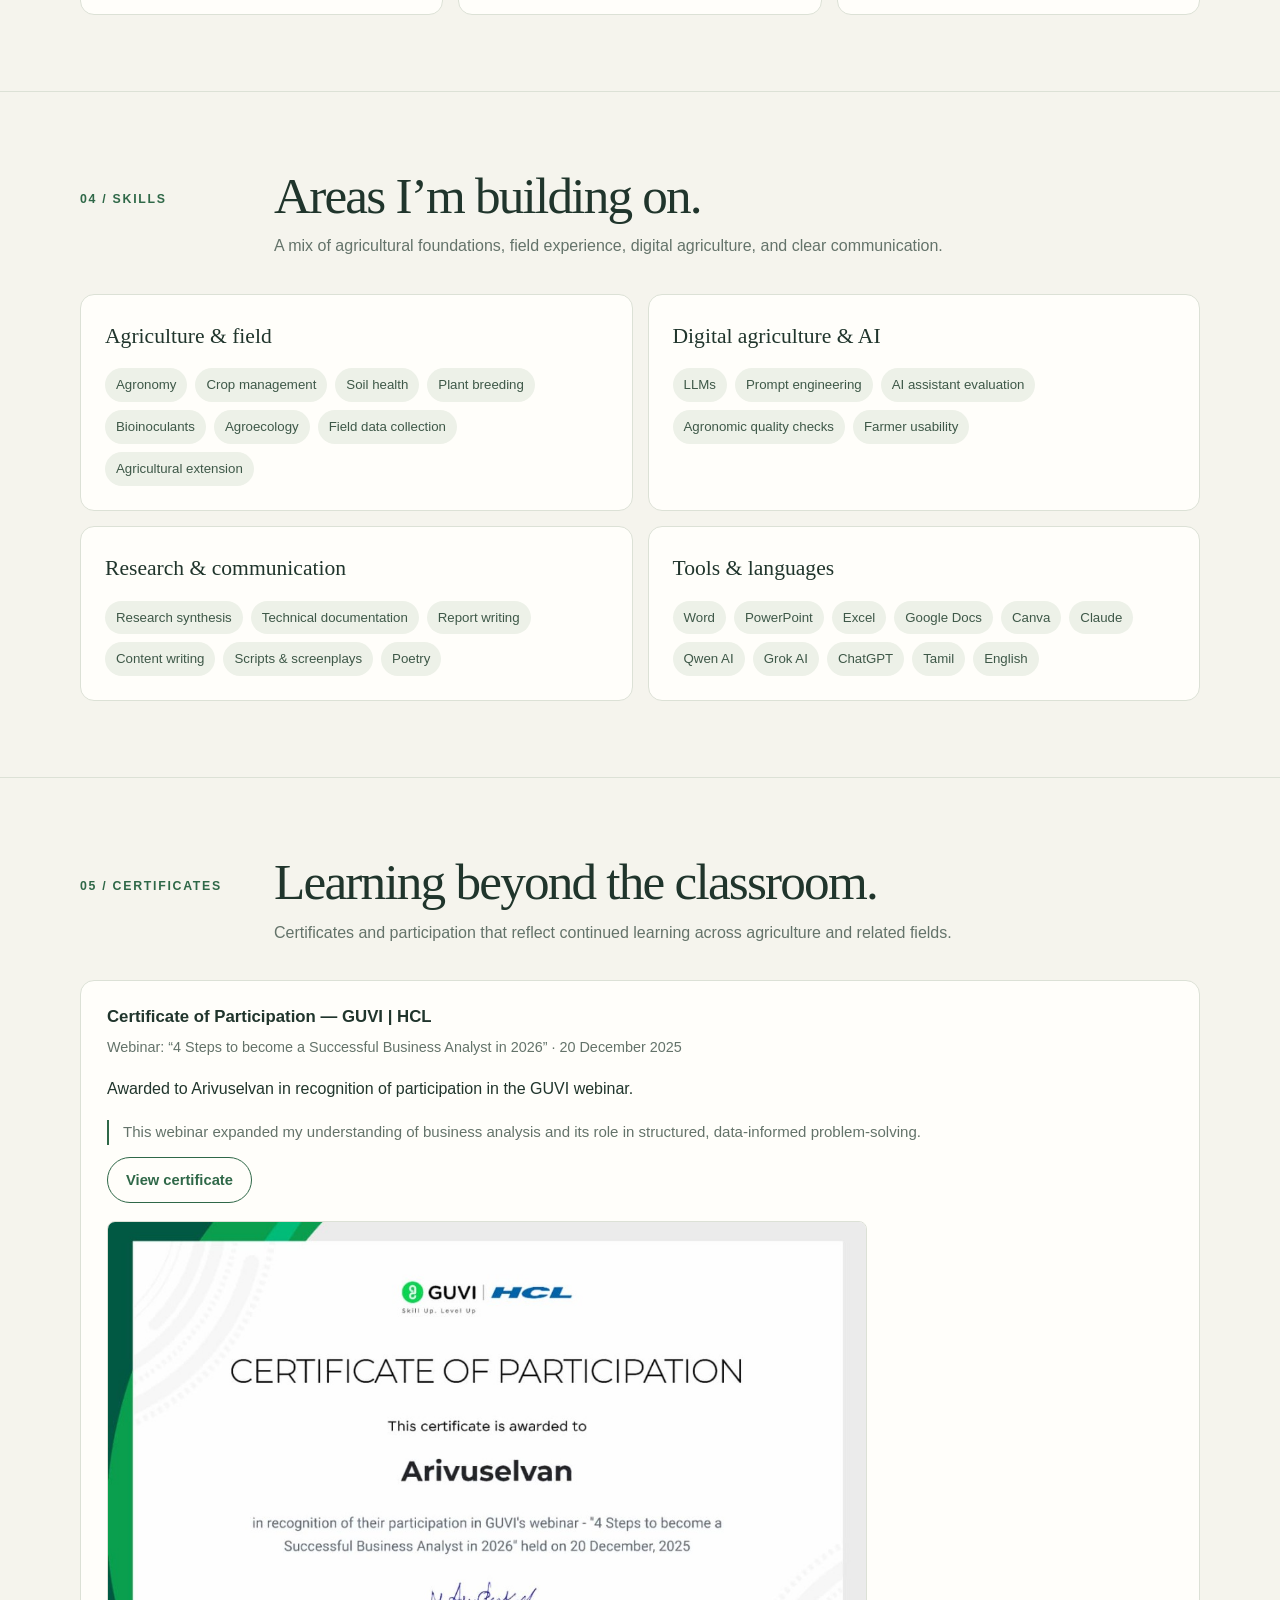
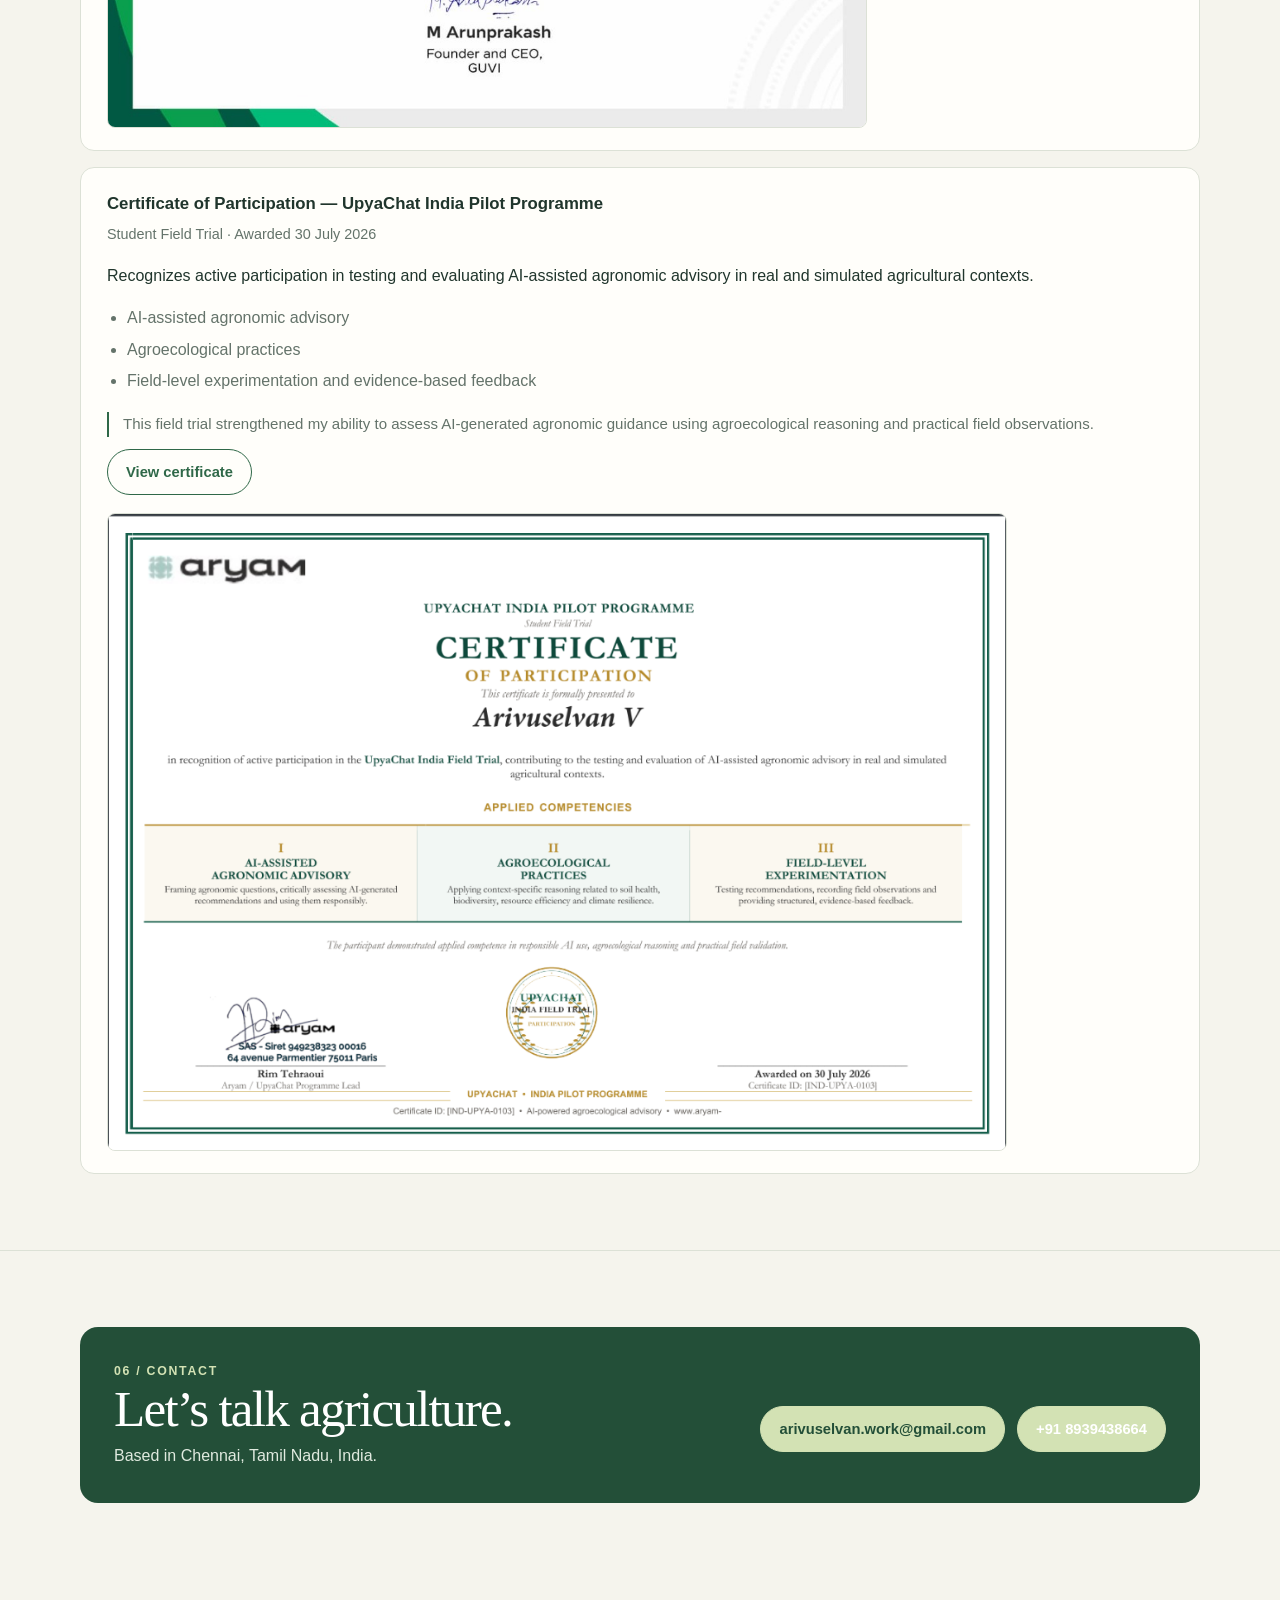
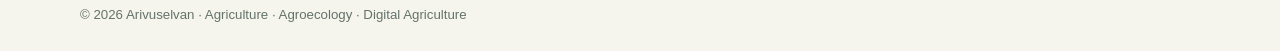
==== commit 09ec63d9: "Add professional descriptions to portfolio certificates Co-authored-by: Copilot <223556219+Copilot@u" ====
--- a/agriculture-portfolio/index.html
+++ b/agriculture-portfolio/index.html
@@ -124,6 +124,7 @@
     .experience-card { padding: 22px 26px; }
     .experience-card ul { margin: 12px 0 0; padding-left: 20px; color: var(--muted); }
     .experience-card li + li { margin-top: 5px; }
+    .certificate-note { margin: 18px 0 12px; padding-left: 14px; border-left: 2px solid var(--green); color: var(--muted); font-size: .94rem; }
     .project-grid { display: grid; grid-template-columns: repeat(3, 1fr); gap: 15px; }
     .project { padding: 23px; }
     .project .number { display: block; margin-bottom: 18px; color: var(--green); font-size: .8rem; font-weight: 750; }
@@ -336,6 +337,7 @@
           <h3>Certificate of Participation — GUVI | HCL</h3>
           <p class="meta">Webinar: “4 Steps to become a Successful Business Analyst in 2026” · 20 December 2025</p>
           <p>Awarded to Arivuselvan in recognition of participation in the GUVI webinar.</p>
+          <p class="certificate-note">This webinar expanded my understanding of business analysis and its role in structured, data-informed problem-solving.</p>
           <a class="button secondary" href="guvi-hcl-business-analyst-certificate.jpg" target="_blank" rel="noopener">View certificate</a>
           <p><a href="guvi-hcl-business-analyst-certificate.jpg" target="_blank" rel="noopener"><img src="guvi-hcl-business-analyst-certificate.jpg" alt="GUVI and HCL certificate of participation awarded to Arivuselvan" loading="lazy" style="display:block;width:min(100%,760px);height:auto;margin-top:18px;border:1px solid var(--line);border-radius:8px"></a></p>
         </article>
@@ -348,6 +350,7 @@
             <li>Agroecological practices</li>
             <li>Field-level experimentation and evidence-based feedback</li>
           </ul>
+          <p class="certificate-note">This field trial strengthened my ability to assess AI-generated agronomic guidance using agroecological reasoning and practical field observations.</p>
           <a class="button secondary" href="upyachat-india-field-trial-certificate.png" target="_blank" rel="noopener">View certificate</a>
           <p><a href="upyachat-india-field-trial-certificate.png" target="_blank" rel="noopener"><img src="upyachat-india-field-trial-certificate.png" alt="UpyaChat India Pilot Programme certificate of participation awarded to Arivuselvan V on 30 July 2026" loading="lazy" style="display:block;width:min(100%,900px);height:auto;margin-top:18px;border:1px solid var(--line);border-radius:8px"></a></p>
         </article>
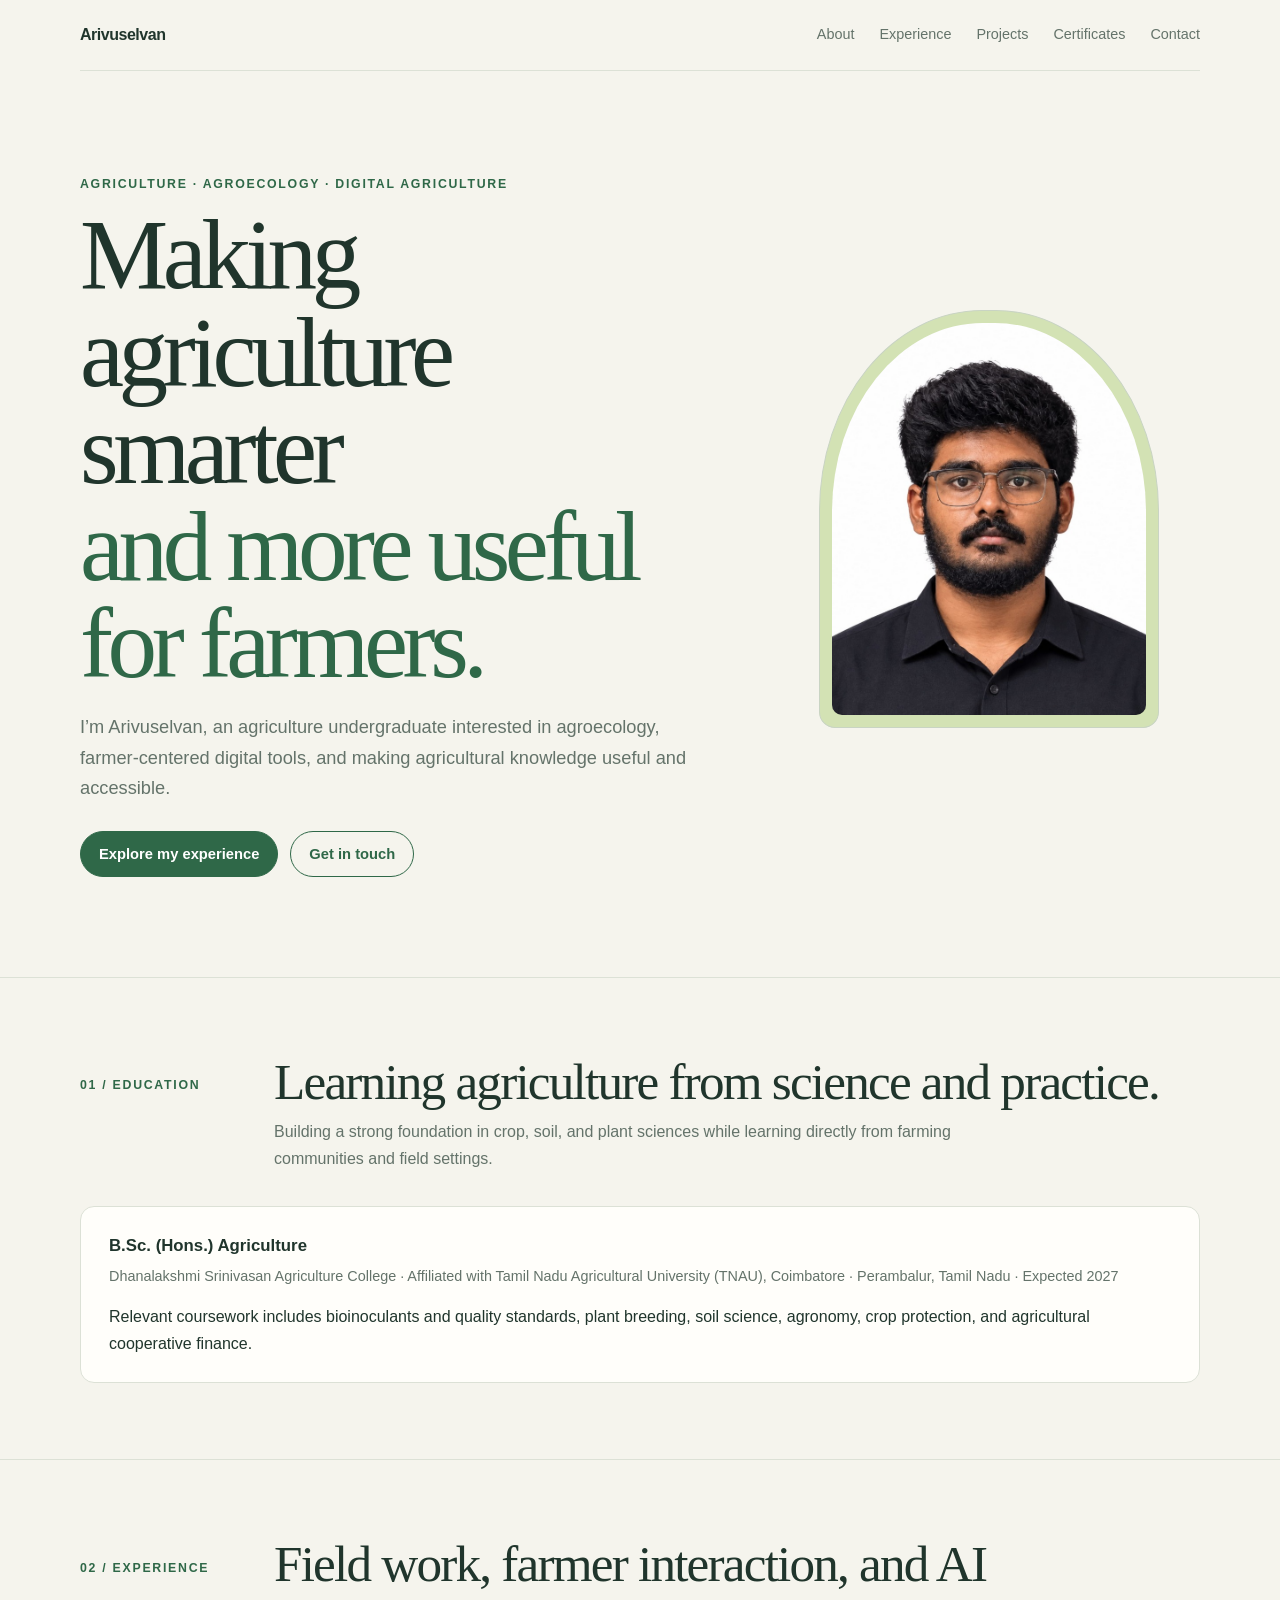
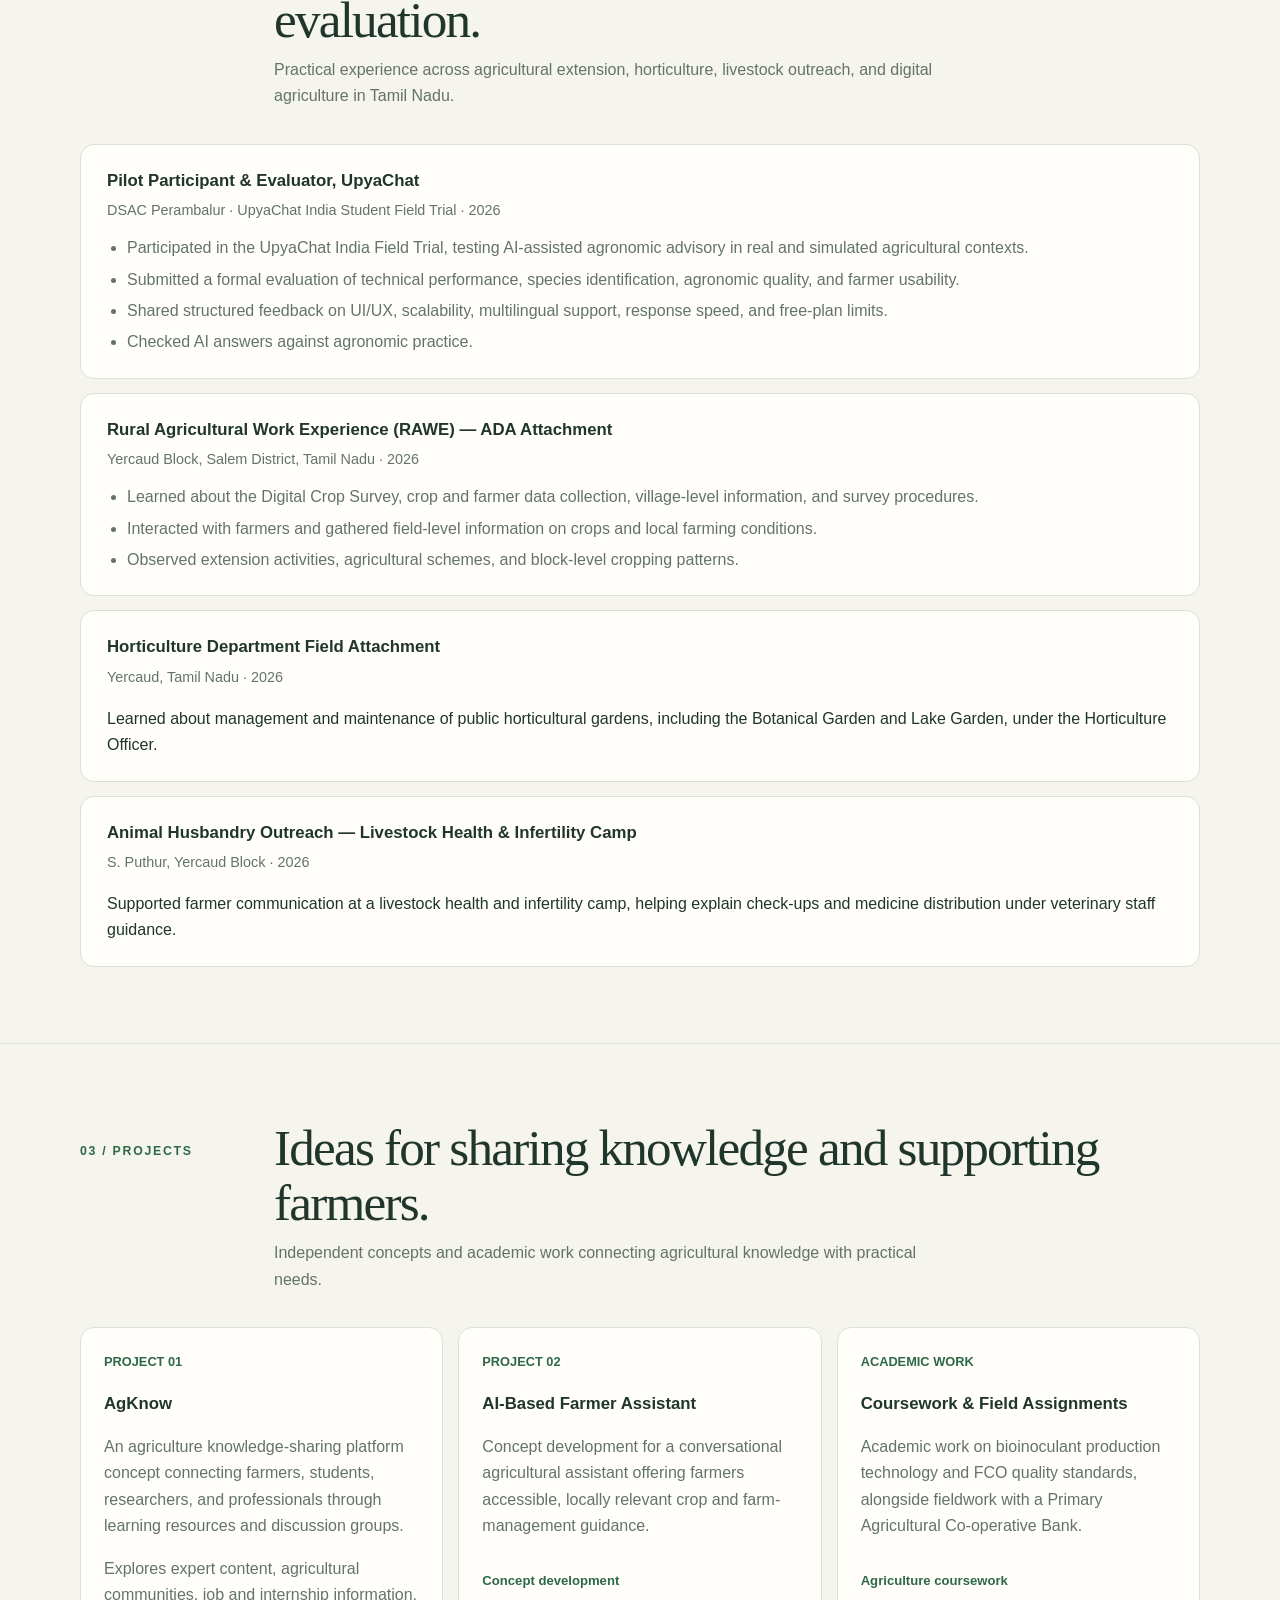
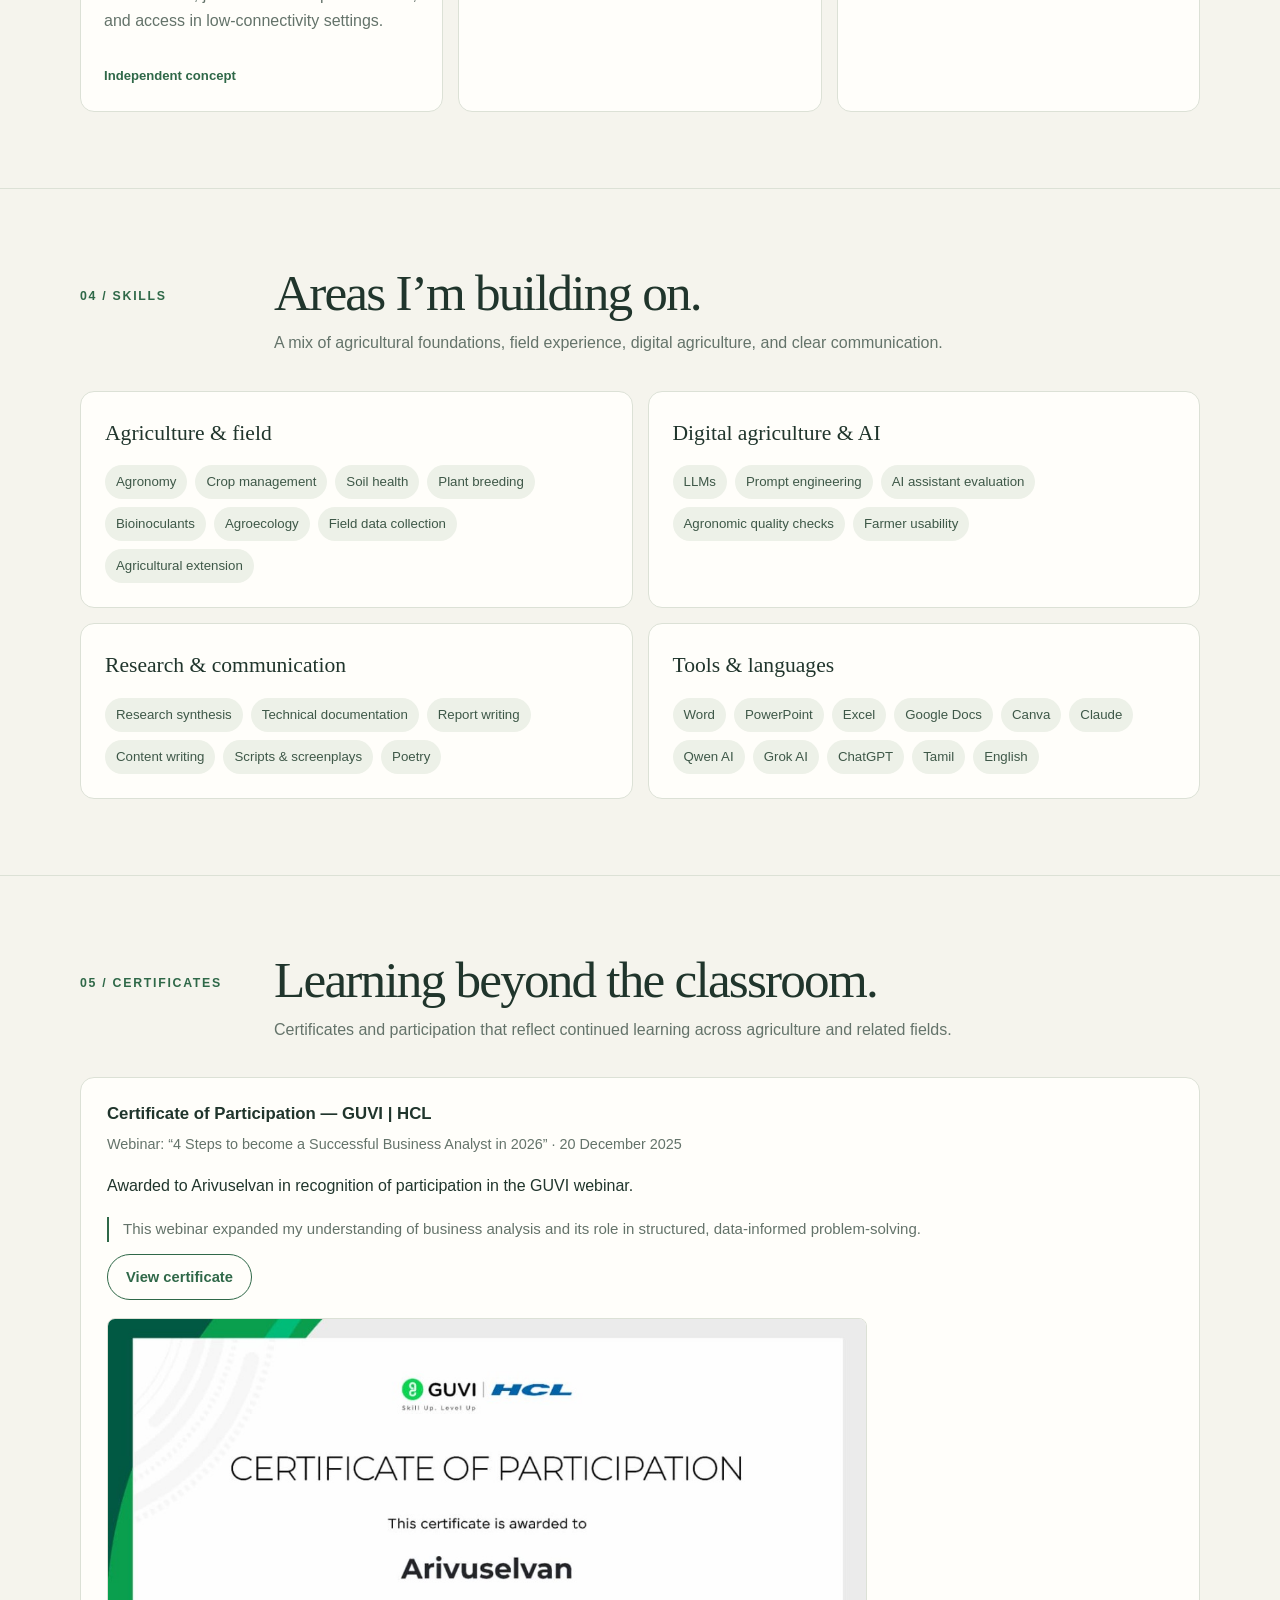
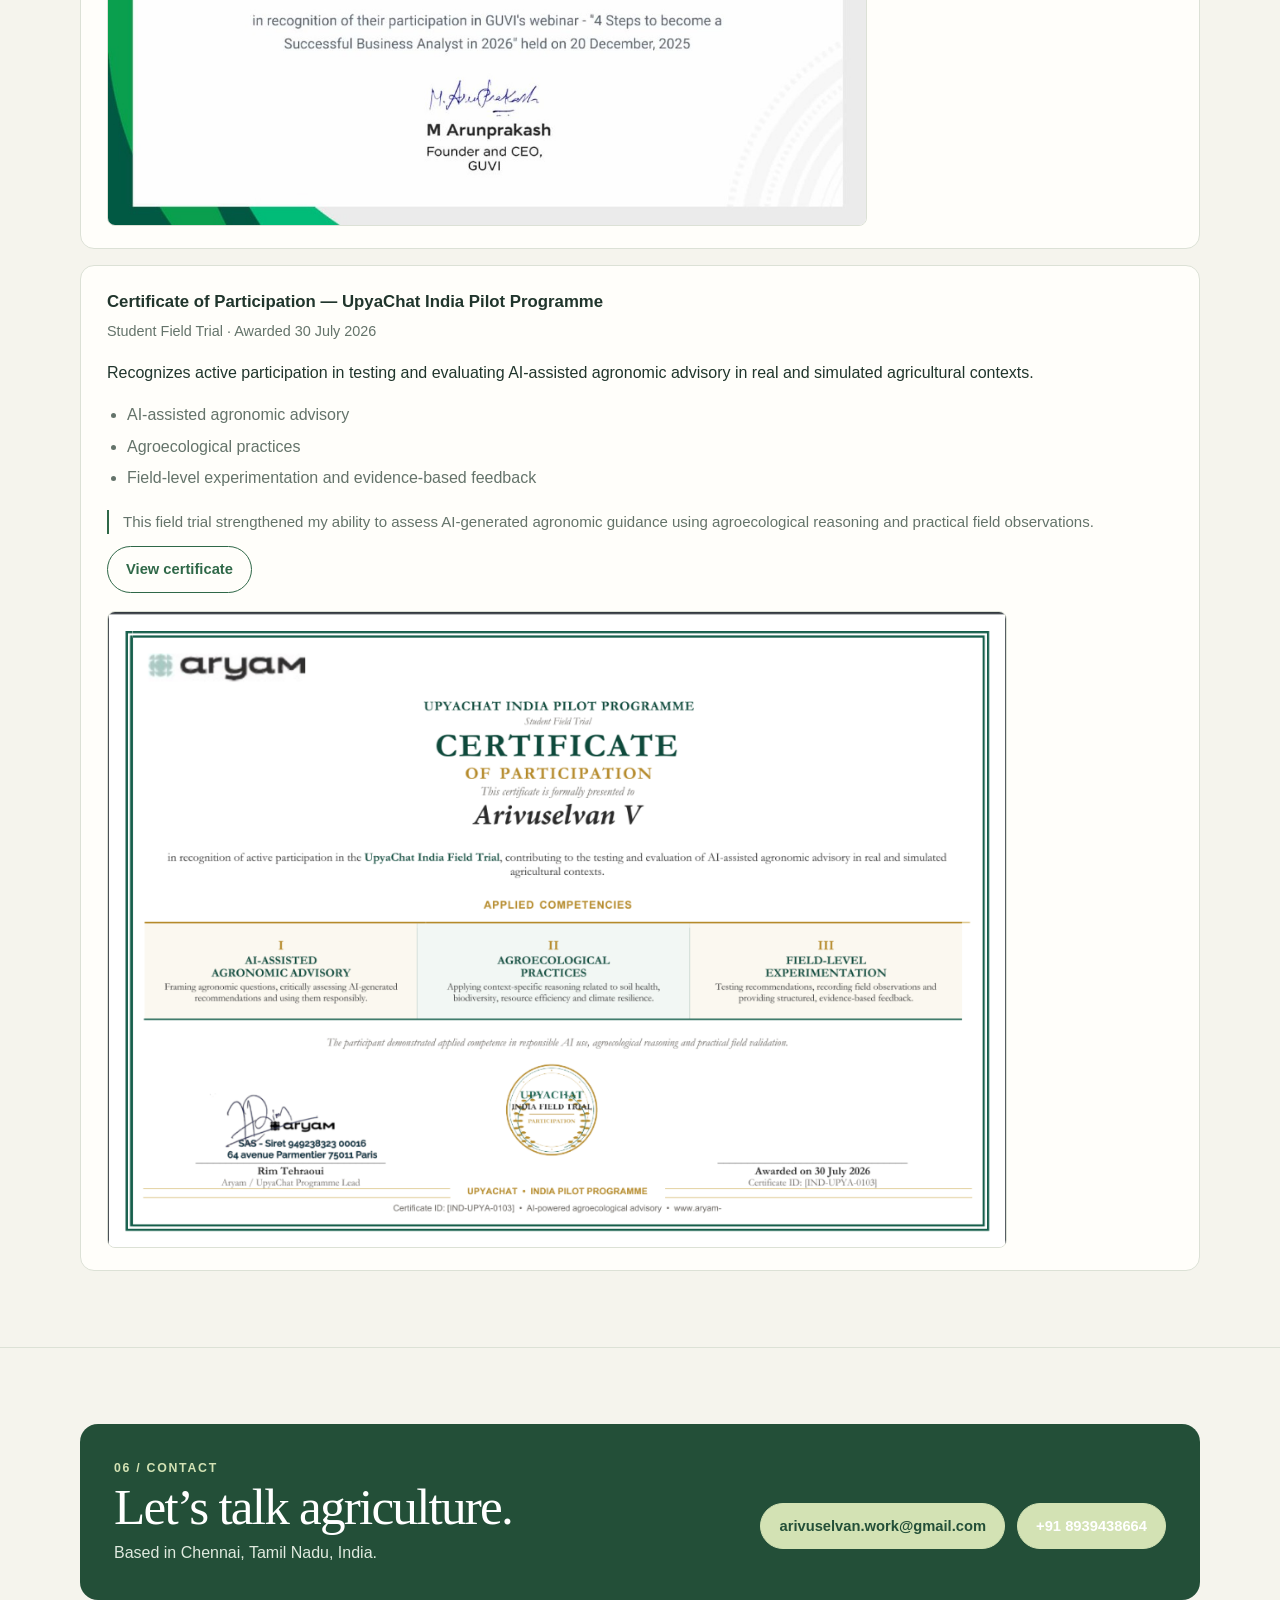
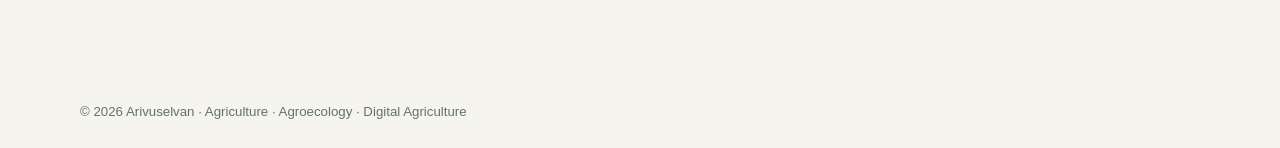
==== commit 303c4c12: "Shorten agriculture portfolio headline Co-authored-by: Copilot <223556219+Copilot@users.noreply.gith" ====
--- a/agriculture-portfolio/index.html
+++ b/agriculture-portfolio/index.html
@@ -181,7 +181,7 @@
     <div class="hero wrap" id="about">
       <div>
         <p class="eyebrow">Agriculture · Agroecology · Digital Agriculture</p>
-        <h1>Rooted in the field.<br><span>Curious about what’s next.</span></h1>
+        <h1>Making agriculture smarter<br><span>and more useful for farmers.</span></h1>
         <p class="lead">I’m Arivuselvan, an agriculture undergraduate interested in agroecology, farmer-centered digital tools, and making agricultural knowledge useful and accessible.</p>
         <div class="actions">
           <a class="button" href="#experience">Explore my experience</a>
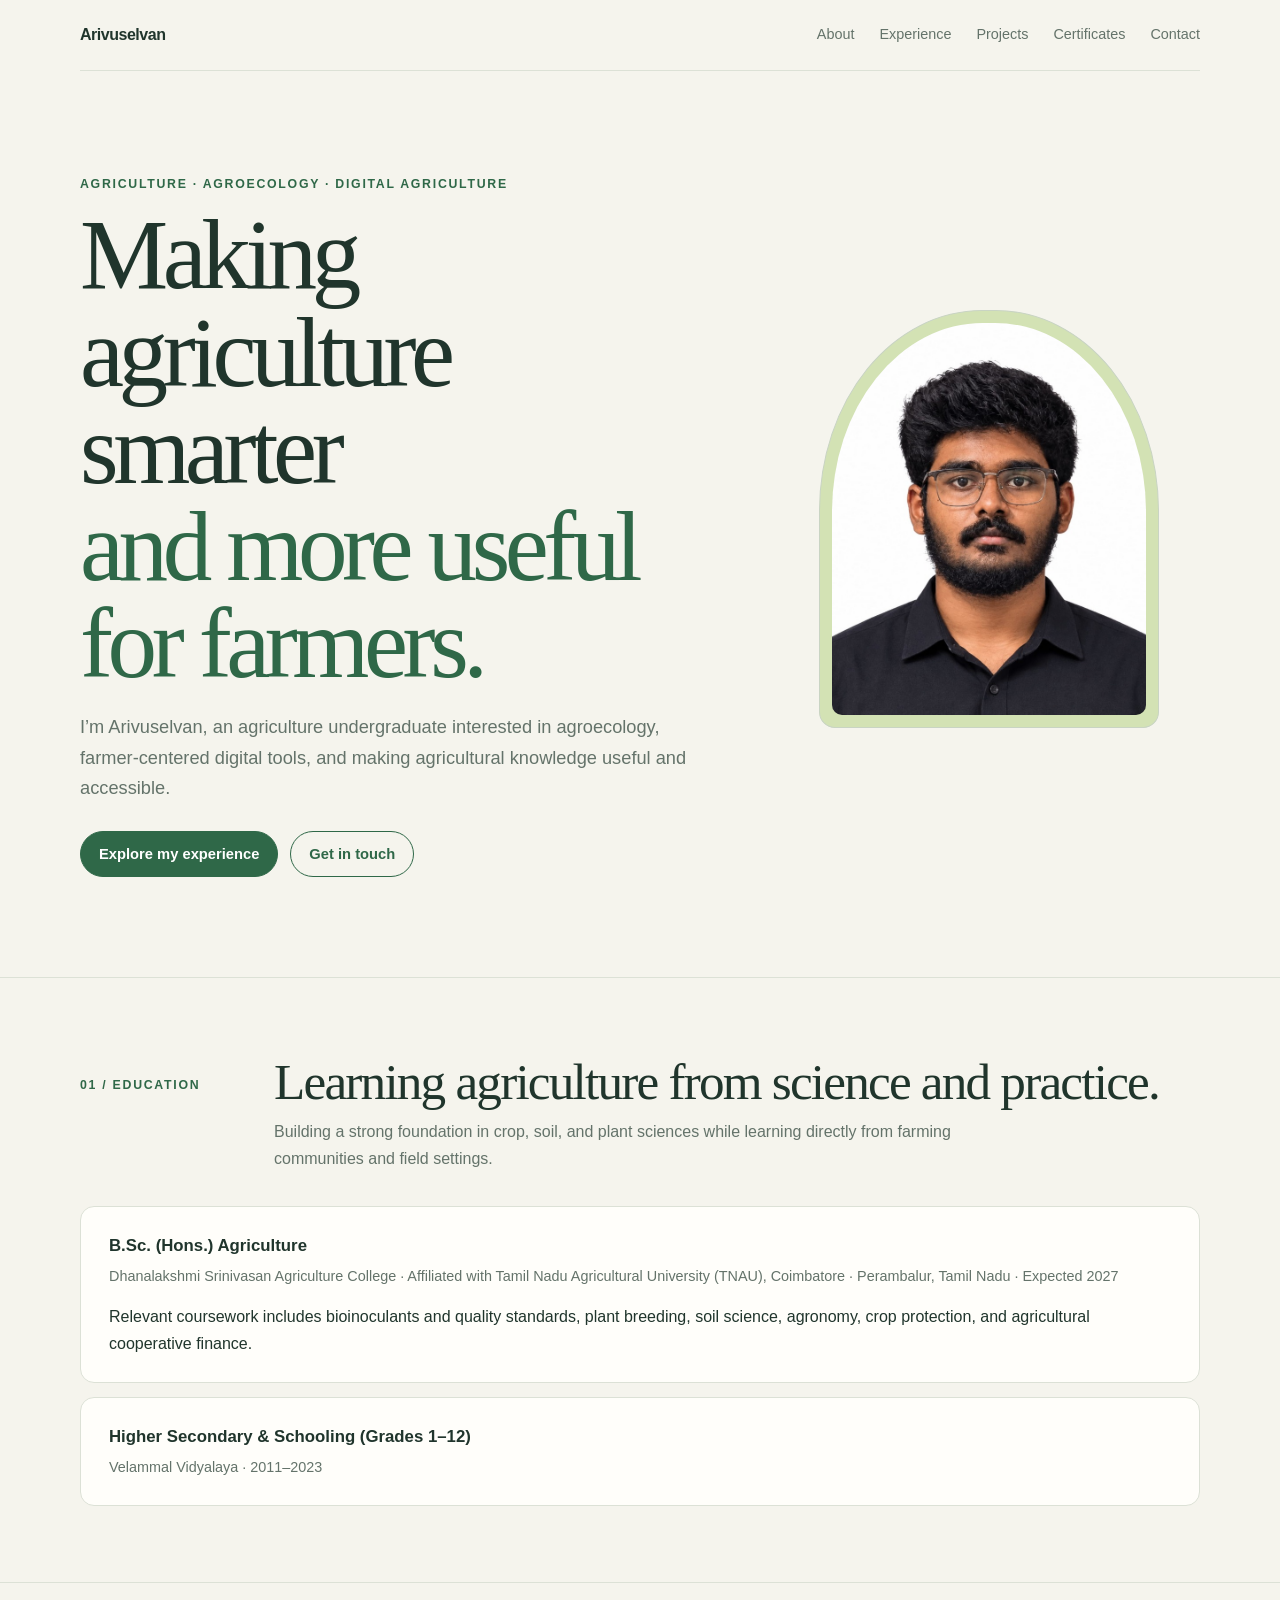
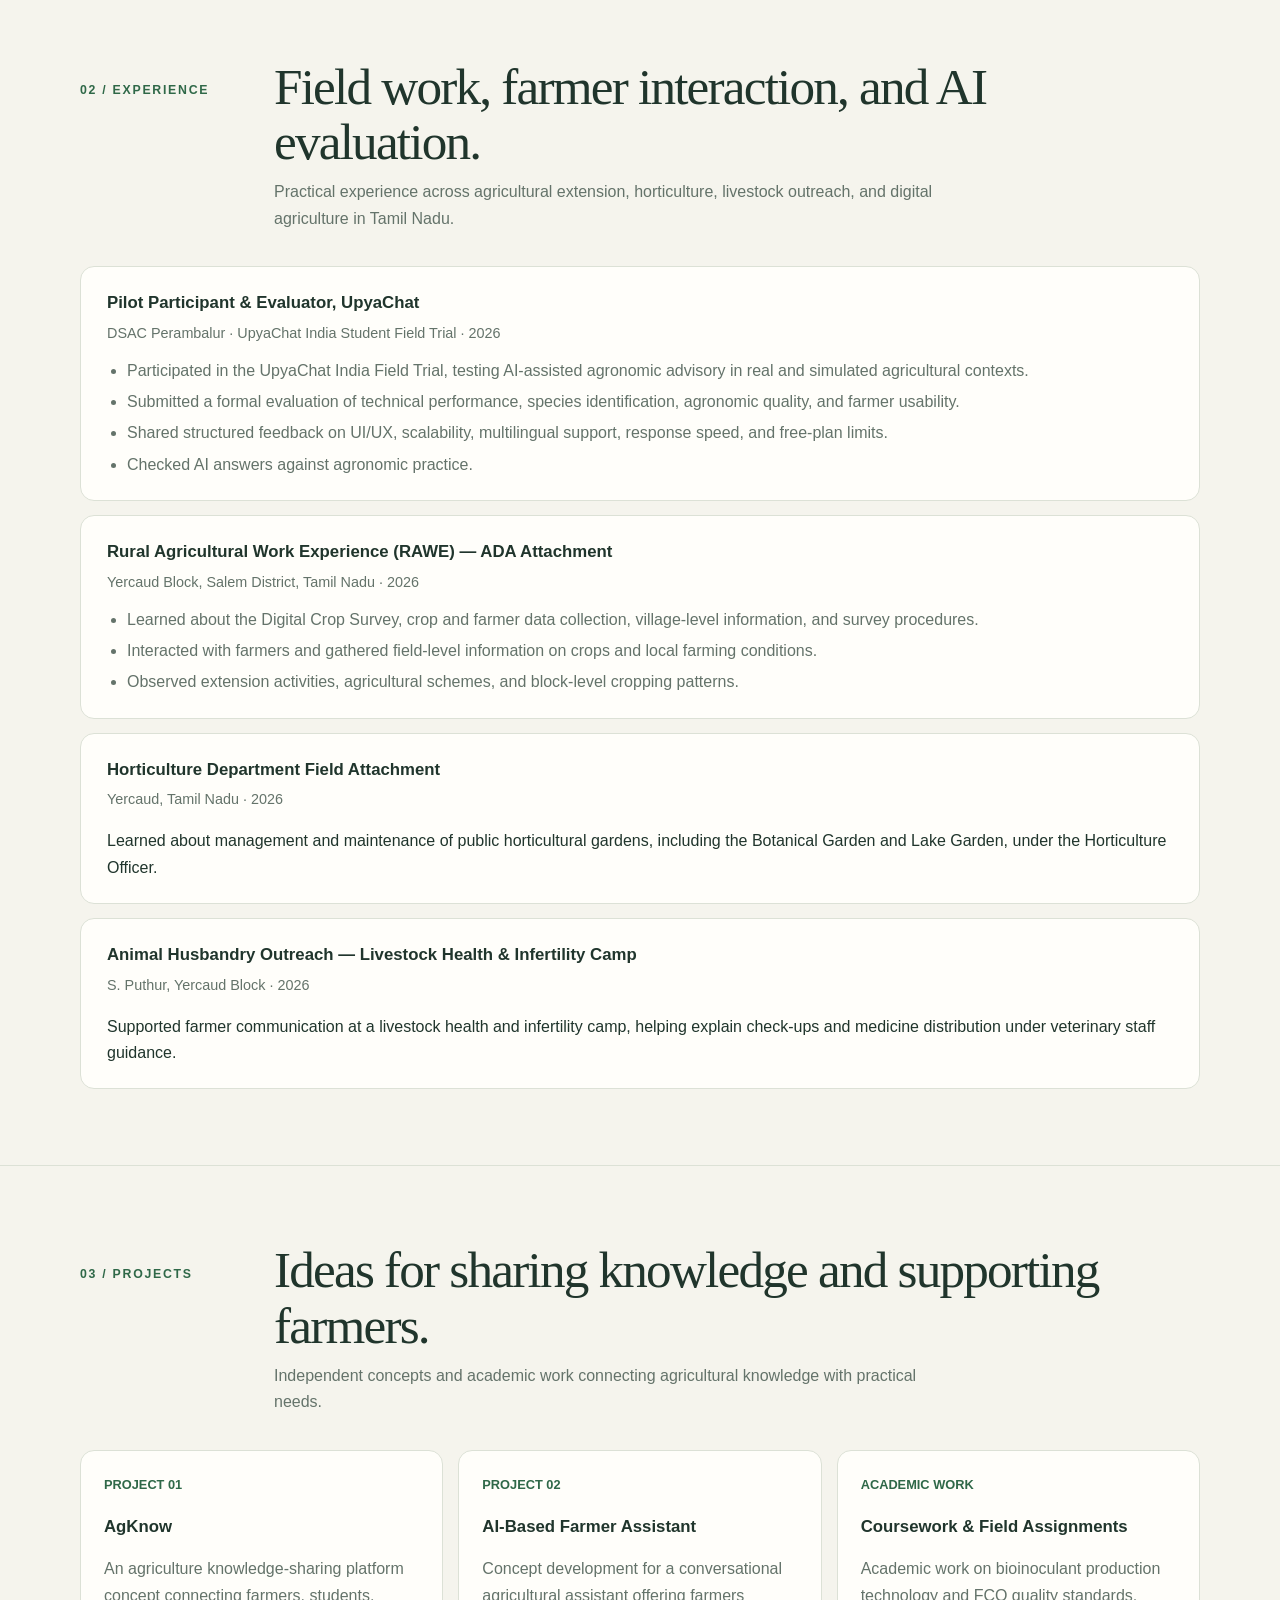
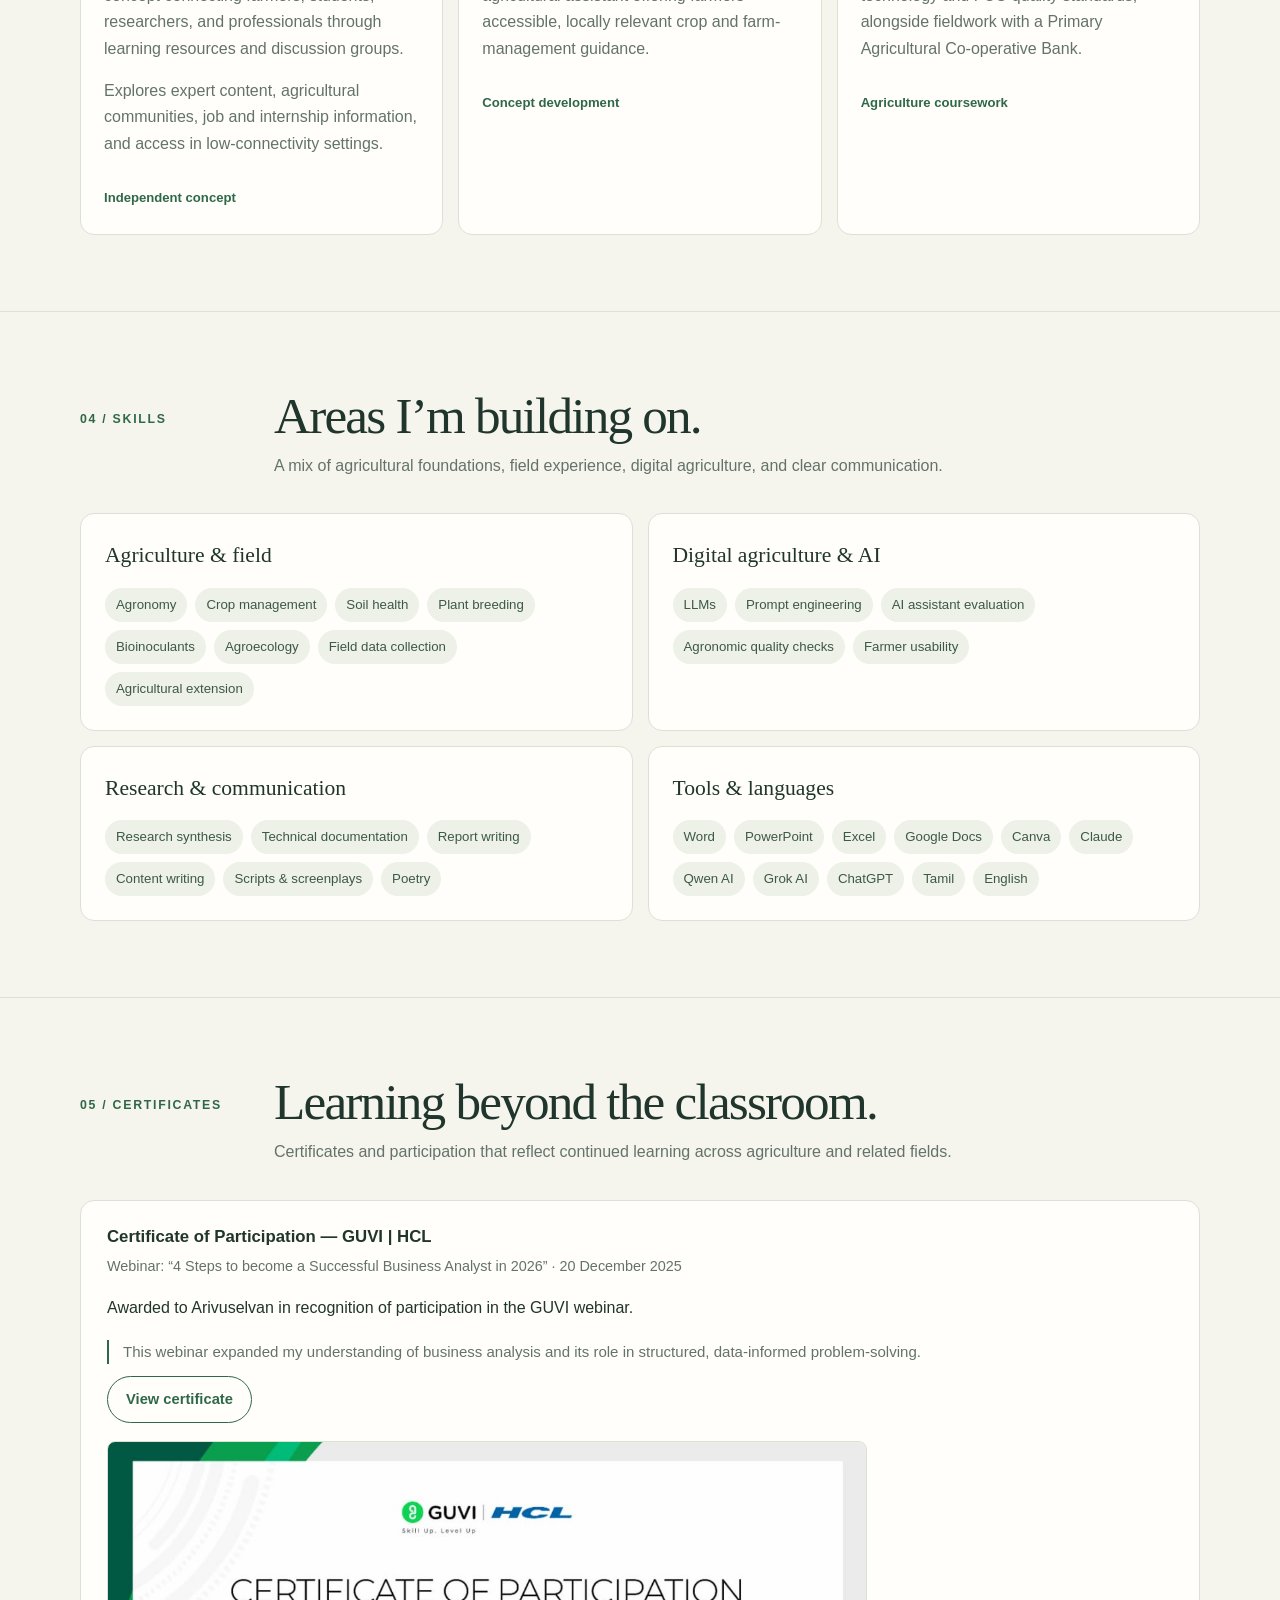
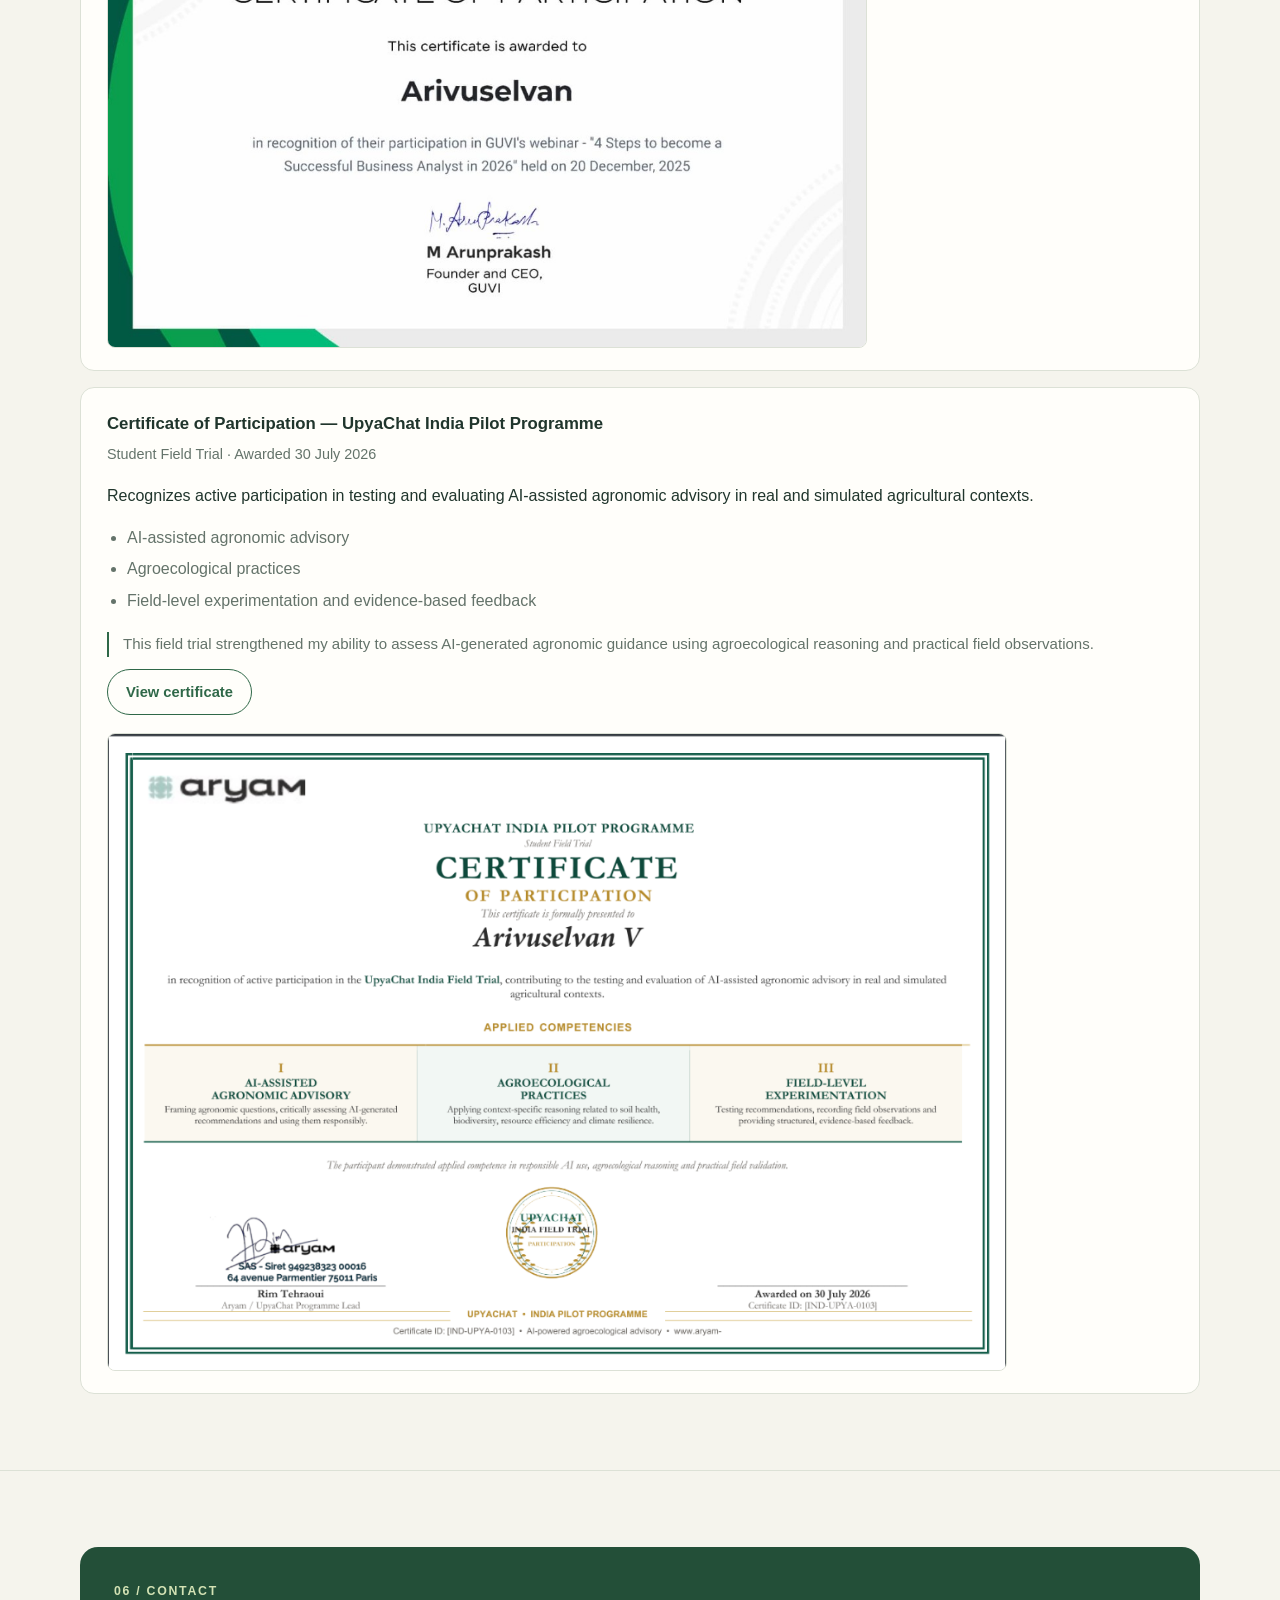
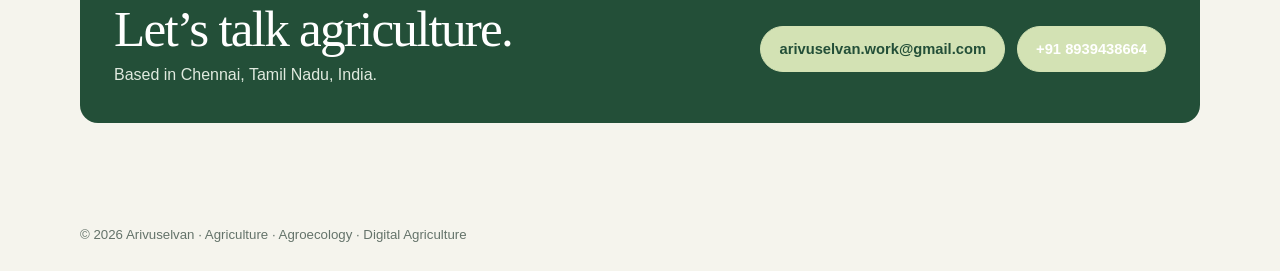
==== commit 697551e3: "Add school education to agriculture portfolio Co-authored-by: Copilot <223556219+Copilot@users.norep" ====
--- a/agriculture-portfolio/index.html
+++ b/agriculture-portfolio/index.html
@@ -117,6 +117,7 @@
       background: var(--white);
     }
     .education { padding: 25px 28px; }
+    .education + .education { margin-top: 14px; }
     .education h3, .experience-card h3, .project h3 { margin-bottom: 5px; font-size: 1.05rem; }
     .meta { margin: 0 0 12px; color: var(--muted); font-size: .9rem; }
     .education p:last-child, .experience-card p:last-child, .project p:last-child { margin-bottom: 0; }
@@ -207,6 +208,10 @@
           <p class="meta">Dhanalakshmi Srinivasan Agriculture College · Affiliated with Tamil Nadu Agricultural University (TNAU), Coimbatore · Perambalur, Tamil Nadu · Expected 2027</p>
           <p>Relevant coursework includes bioinoculants and quality standards, plant breeding, soil science, agronomy, crop protection, and agricultural cooperative finance.</p>
         </article>
+        <article class="education">
+          <h3>Higher Secondary &amp; Schooling (Grades 1–12)</h3>
+          <p class="meta">Velammal Vidyalaya · 2011–2023</p>
+        </article>
       </div>
     </section>
 
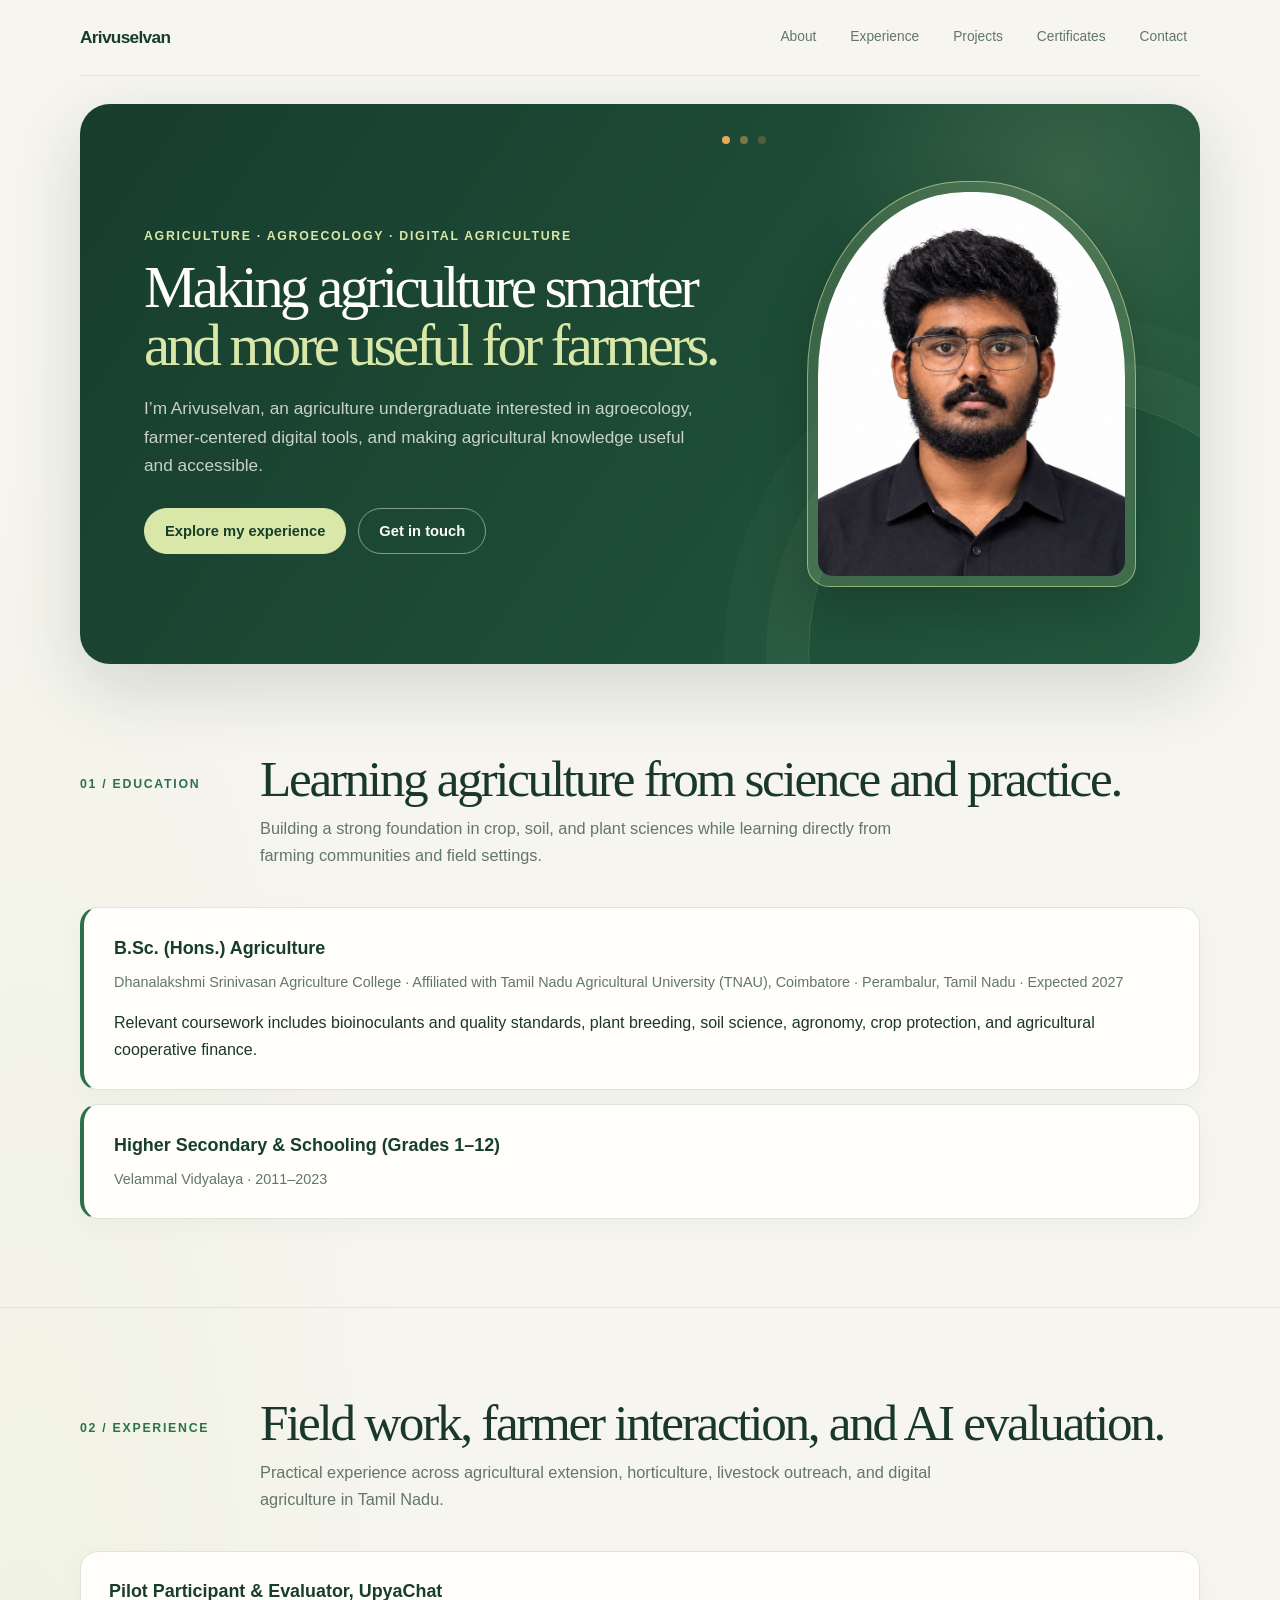
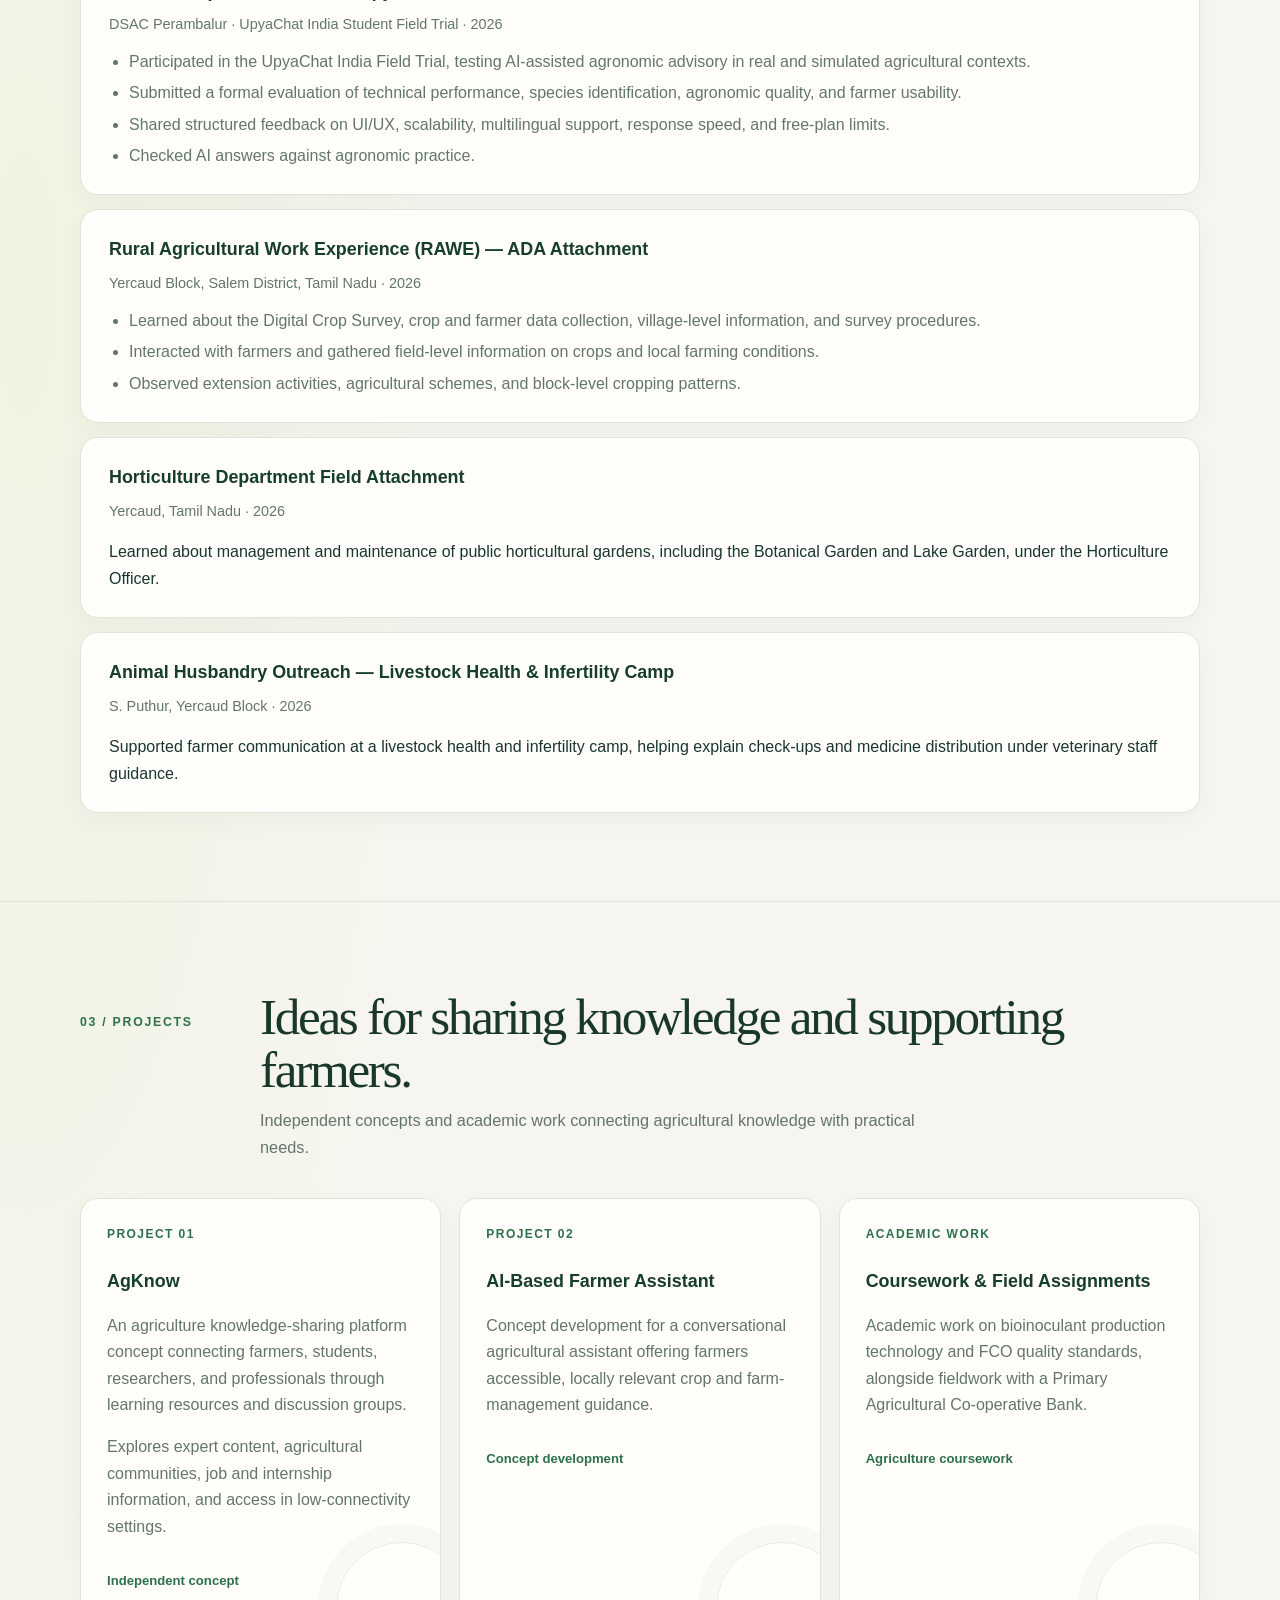
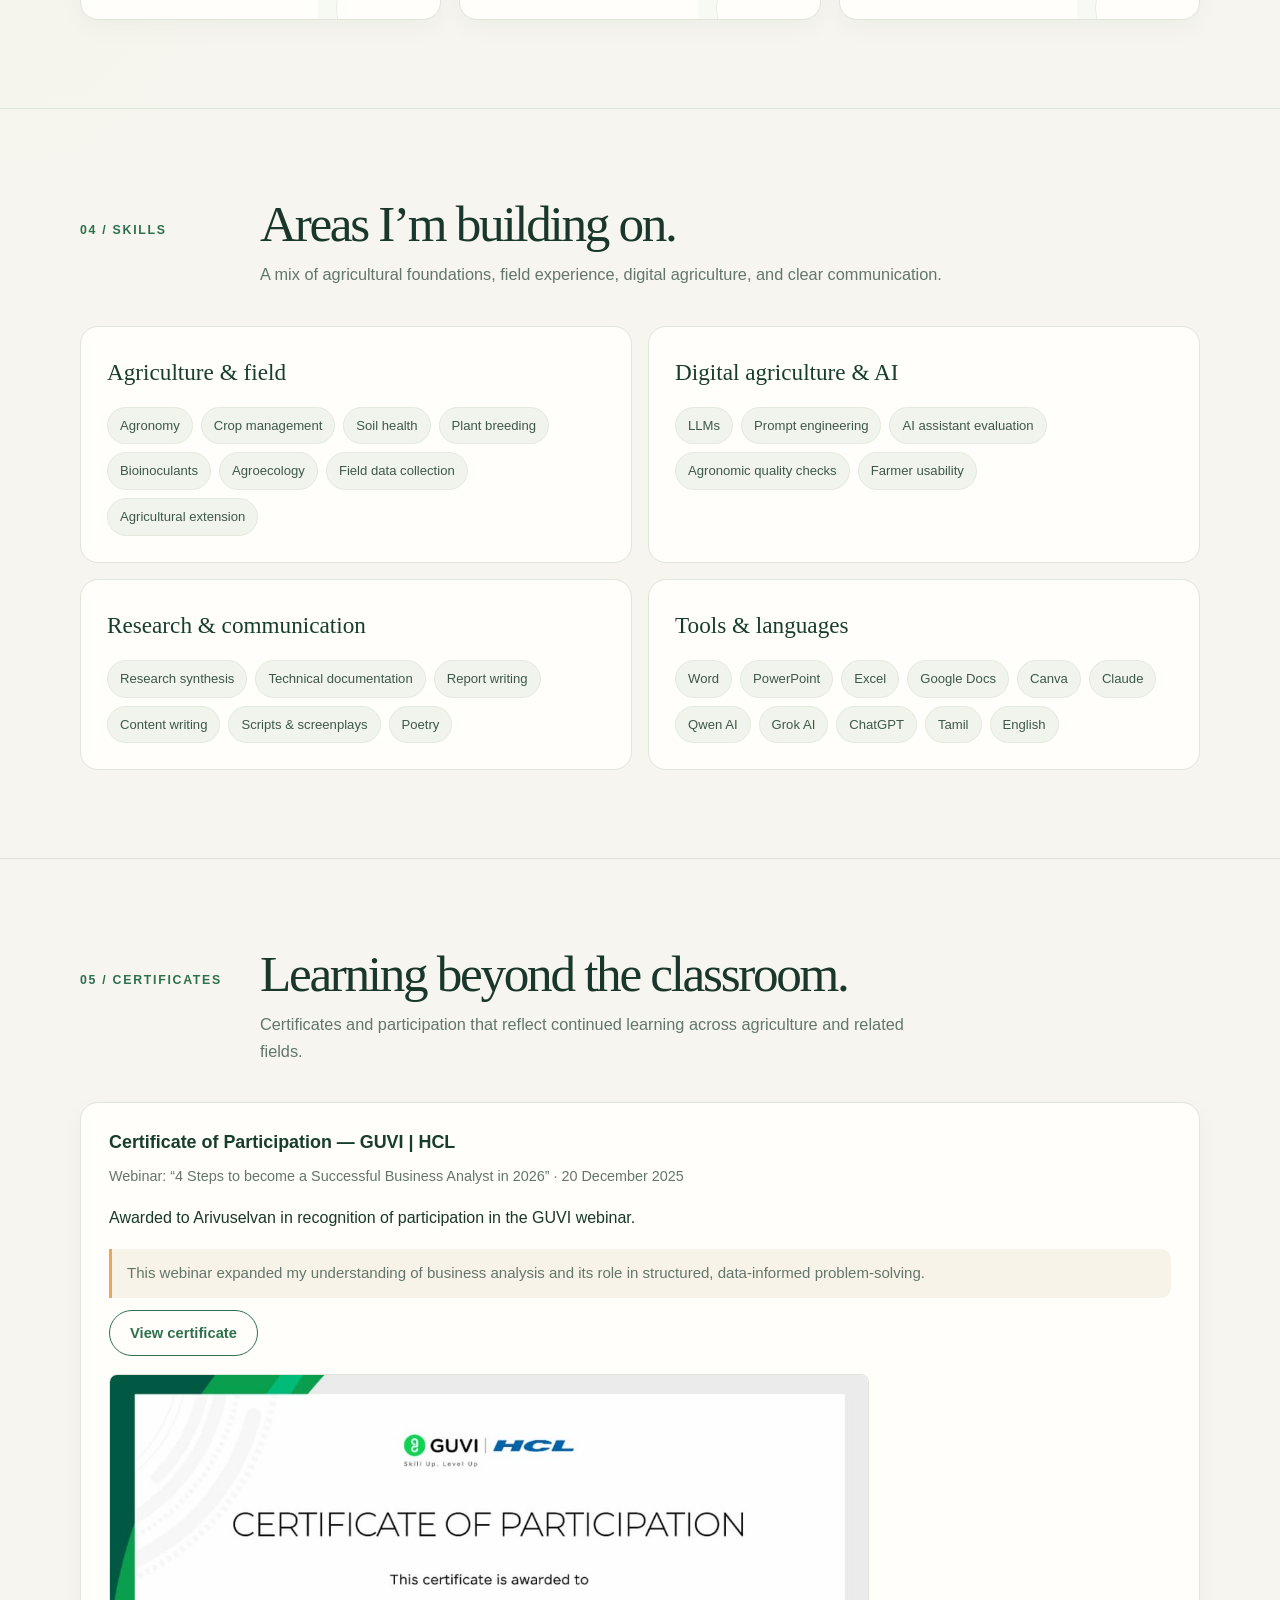
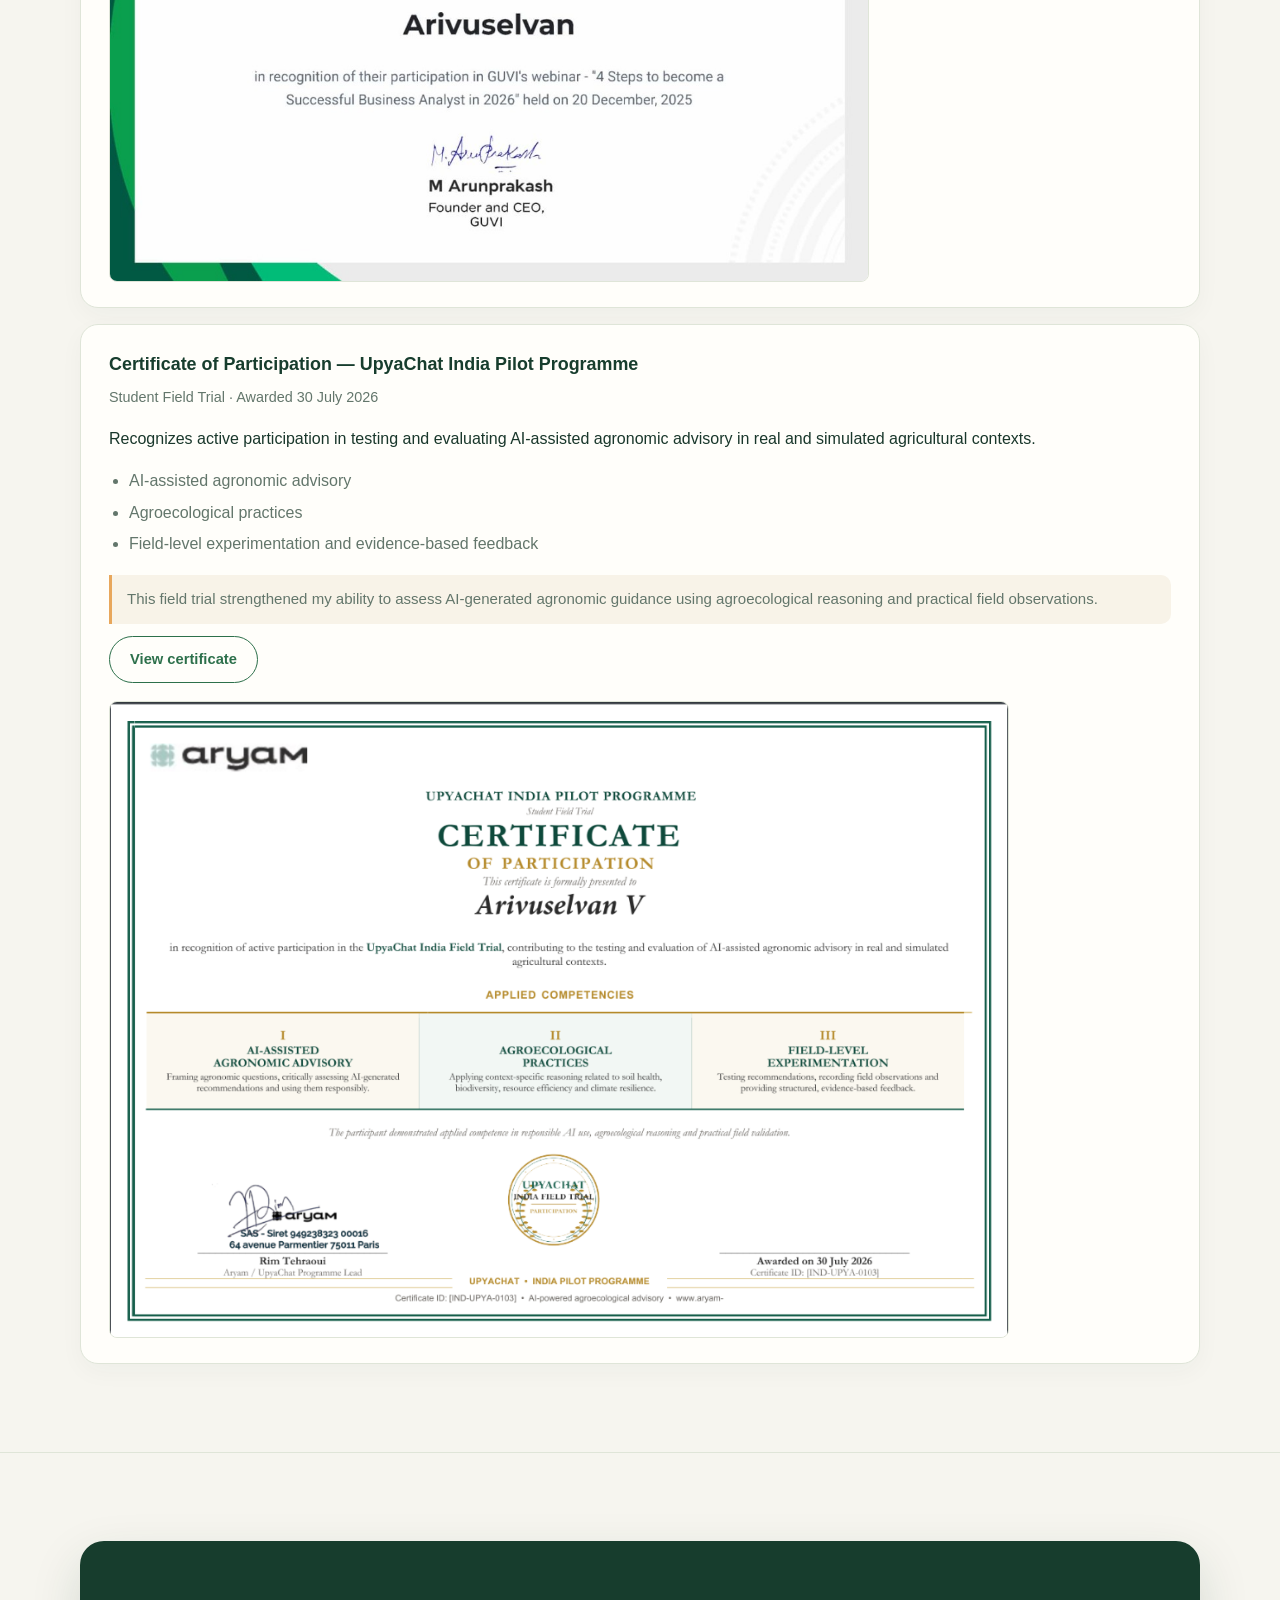
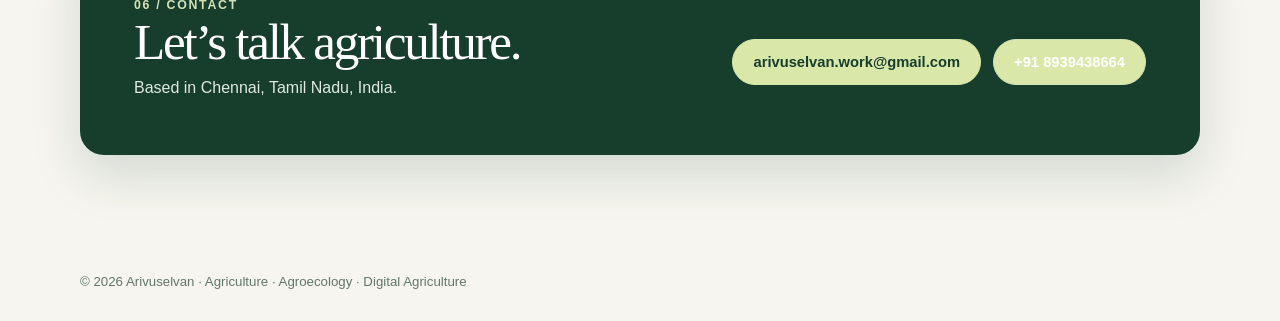
==== commit e072de68: "Refresh agriculture portfolio design Co-authored-by: Copilot <223556219+Copilot@users.noreply.github" ====
--- a/agriculture-portfolio/index.html
+++ b/agriculture-portfolio/index.html
@@ -9,49 +9,90 @@
   <style>
     :root {
       color-scheme: light;
-      --ink: #20352c;
-      --muted: #64736a;
-      --green: #2f6848;
-      --green-dark: #234f38;
-      --lime: #d3e2b4;
-      --paper: #f5f4ed;
+      --ink: #19372b;
+      --muted: #63766b;
+      --green: #2d704b;
+      --green-dark: #173d2d;
+      --lime: #d9e8a9;
+      --paper: #f6f5ef;
       --white: #fffefa;
-      --line: #dce1d6;
+      --line: #dfe5d8;
+      --orange: #e8a75c;
       --serif: Georgia, "Times New Roman", serif;
       --sans: "Segoe UI", Arial, sans-serif;
     }
 
     * { box-sizing: border-box; }
-    html { scroll-behavior: smooth; }
+    html { scroll-behavior: smooth; scroll-padding-top: 90px; }
     body {
       margin: 0;
-      background: var(--paper);
+      background:
+        radial-gradient(ellipse at 2% 28%, rgba(217, 232, 169, .2), transparent 25rem),
+        var(--paper);
       color: var(--ink);
       font: 16px/1.65 var(--sans);
     }
     a { color: inherit; }
     .wrap { width: min(1120px, calc(100% - 44px)); margin-inline: auto; }
     header {
+      position: sticky;
+      top: 0;
+      z-index: 5;
       display: flex;
       justify-content: space-between;
       align-items: center;
-      padding-block: 22px;
-      border-bottom: 1px solid var(--line);
-    }
-    .brand { font-weight: 750; letter-spacing: -.03em; text-decoration: none; }
-    nav { display: flex; gap: 25px; }
+      min-height: 76px;
+      background: rgba(246, 245, 239, .92);
+      border-bottom: 1px solid rgba(25, 55, 43, .1);
+      backdrop-filter: blur(16px);
+    }
+    .brand { color: var(--green-dark); font-size: 1.08rem; font-weight: 800; letter-spacing: -.04em; text-decoration: none; }
+    nav { display: flex; align-items: center; gap: 8px; }
     nav a {
       color: var(--muted);
-      font-size: .9rem;
+      padding: 9px 13px;
+      border-radius: 999px;
+      font-size: .86rem;
       text-decoration: none;
-    }
-    nav a:hover, nav a:focus-visible { color: var(--green); }
+      transition: background .2s ease, color .2s ease;
+    }
+    nav a:hover, nav a:focus-visible { background: #e9eee2; color: var(--green-dark); }
     .hero {
+      position: relative;
+      isolation: isolate;
       display: grid;
-      grid-template-columns: minmax(0, 1.2fr) minmax(250px, .8fr);
-      gap: 64px;
+      grid-template-columns: minmax(0, 1.3fr) minmax(220px, .7fr);
+      gap: clamp(30px, 4vw, 56px);
       align-items: center;
-      padding-block: 90px 100px;
+      min-height: 560px;
+      margin-top: 28px;
+      padding: clamp(34px, 5vw, 64px);
+      overflow: hidden;
+      border-radius: 30px;
+      background:
+        radial-gradient(circle at 88% 14%, rgba(217, 232, 169, .13), transparent 15rem),
+        linear-gradient(125deg, #173d2d 0%, #23583d 100%);
+      color: #fffefa;
+      box-shadow: 0 24px 70px rgba(23, 61, 45, .16);
+    }
+    .hero::before, .hero::after { position: absolute; z-index: -1; content: ""; pointer-events: none; }
+    .hero::before {
+      right: -120px;
+      bottom: -245px;
+      width: 510px;
+      height: 510px;
+      border: 1px solid rgba(217, 232, 169, .16);
+      border-radius: 50%;
+      box-shadow: 0 0 0 42px rgba(217, 232, 169, .035), 0 0 0 84px rgba(217, 232, 169, .025);
+    }
+    .hero::after {
+      top: 32px;
+      right: 42%;
+      width: 8px;
+      height: 8px;
+      border-radius: 50%;
+      background: var(--orange);
+      box-shadow: 18px 0 0 rgba(232, 167, 92, .48), 36px 0 0 rgba(232, 167, 92, .24);
     }
     .eyebrow {
       color: var(--green);
@@ -60,21 +101,23 @@
       letter-spacing: .14em;
       text-transform: uppercase;
     }
+    .hero .eyebrow { color: var(--lime); }
     h1, h2, h3 { margin-top: 0; }
     h1 {
       max-width: 720px;
       margin-bottom: 20px;
-      font: 500 clamp(3rem, 8vw, 6.2rem)/.98 var(--serif);
-      letter-spacing: -.055em;
-    }
-    h1 span { color: var(--green); }
-    .lead { max-width: 660px; color: var(--muted); font-size: 1.14rem; }
+      font: 500 clamp(3.2rem, 4.6vw, 4.5rem)/.98 var(--serif);
+      letter-spacing: -.06em;
+    }
+    h1 span { color: var(--lime); }
+    .lead { max-width: 550px; color: rgba(255, 254, 250, .76); font-size: 1.08rem; }
     .actions { display: flex; flex-wrap: wrap; gap: 12px; margin-top: 28px; }
     .button {
       display: inline-flex;
       align-items: center;
+      justify-content: center;
       min-height: 46px;
-      padding: 10px 18px;
+      padding: 10px 20px;
       border: 1px solid var(--green);
       border-radius: 999px;
       background: var(--green);
@@ -82,87 +125,130 @@
       font-size: .92rem;
       font-weight: 650;
       text-decoration: none;
+      transition: transform .2s ease, background .2s ease, box-shadow .2s ease;
+    }
+    .button:hover, .button:focus-visible {
+      transform: translateY(-2px);
+      box-shadow: 0 9px 22px rgba(23, 61, 45, .16);
     }
     .button.secondary { background: transparent; color: var(--green); }
+    .hero .button { border-color: var(--lime); background: var(--lime); color: var(--green-dark); }
+    .hero .button.secondary { border-color: rgba(255, 254, 250, .45); background: transparent; color: #fffefa; }
     .portrait-frame {
       position: relative;
       width: min(100%, 340px);
       justify-self: center;
-      padding: 12px;
-      border: 1px solid #c9d4c3;
-      border-radius: 48% 48% 16px 16px;
-      background: var(--lime);
+      padding: 10px;
+      border: 1px solid rgba(217, 232, 169, .56);
+      border-radius: 48% 48% 22px 22px;
+      background: rgba(217, 232, 169, .16);
+      box-shadow: 0 25px 55px rgba(0, 0, 0, .2);
     }
     .portrait-frame img {
       display: block;
       width: 100%;
       aspect-ratio: 4 / 5;
-      border-radius: 48% 48% 10px 10px;
+      border-radius: 48% 48% 15px 15px;
       object-fit: cover;
       object-position: center 38%;
     }
-    section { padding-block: 76px; border-top: 1px solid var(--line); }
+    section { padding-block: 88px; }
+    section + section { border-top: 1px solid var(--line); }
     .section-heading {
       display: grid;
-      grid-template-columns: 170px 1fr;
-      gap: 24px;
-      margin-bottom: 34px;
-    }
-    .section-heading .eyebrow { padding-top: 9px; }
-    h2 { margin-bottom: 10px; font: 500 clamp(2rem, 4vw, 3.2rem)/1.08 var(--serif); letter-spacing: -.035em; }
-    .section-intro { max-width: 690px; margin: 0; color: var(--muted); }
+      grid-template-columns: 150px 1fr;
+      gap: 30px;
+      margin-bottom: 38px;
+    }
+    .section-heading .eyebrow { padding-top: 10px; }
+    h2 { margin-bottom: 10px; font: 500 clamp(2.2rem, 4vw, 3.5rem)/1.04 var(--serif); letter-spacing: -.045em; }
+    .section-intro { max-width: 690px; margin: 0; color: var(--muted); font-size: 1.02rem; }
     .education, .experience-card, .project {
       border: 1px solid var(--line);
-      border-radius: 14px;
+      border-radius: 18px;
       background: var(--white);
-    }
-    .education { padding: 25px 28px; }
+      box-shadow: 0 8px 24px rgba(25, 55, 43, .035);
+      transition: transform .22s ease, box-shadow .22s ease, border-color .22s ease;
+    }
+    .education:hover, .experience-card:hover, .project:hover, .skill-group:hover {
+      transform: translateY(-4px);
+      border-color: #bdcfb8;
+      box-shadow: 0 16px 34px rgba(25, 55, 43, .09);
+    }
+    .education { padding: 26px 30px; border-left: 4px solid var(--green); }
     .education + .education { margin-top: 14px; }
-    .education h3, .experience-card h3, .project h3 { margin-bottom: 5px; font-size: 1.05rem; }
+    .education h3, .experience-card h3, .project h3 { margin-bottom: 7px; color: var(--green-dark); font-size: 1.12rem; }
     .meta { margin: 0 0 12px; color: var(--muted); font-size: .9rem; }
     .education p:last-child, .experience-card p:last-child, .project p:last-child { margin-bottom: 0; }
     .experience-list { display: grid; gap: 14px; }
-    .experience-card { padding: 22px 26px; }
+    .experience-card { padding: 25px 28px; }
     .experience-card ul { margin: 12px 0 0; padding-left: 20px; color: var(--muted); }
     .experience-card li + li { margin-top: 5px; }
-    .certificate-note { margin: 18px 0 12px; padding-left: 14px; border-left: 2px solid var(--green); color: var(--muted); font-size: .94rem; }
-    .project-grid { display: grid; grid-template-columns: repeat(3, 1fr); gap: 15px; }
-    .project { padding: 23px; }
-    .project .number { display: block; margin-bottom: 18px; color: var(--green); font-size: .8rem; font-weight: 750; }
+    .certificate-note { margin: 18px 0 12px; padding: 12px 15px; border-left: 3px solid var(--orange); border-radius: 0 10px 10px 0; background: #f8f3e8; color: var(--muted); font-size: .94rem; }
+    .project-grid { display: grid; grid-template-columns: repeat(3, 1fr); gap: 18px; }
+    .project { position: relative; min-height: 250px; padding: 26px; overflow: hidden; }
+    .project::after {
+      position: absolute;
+      right: -28px;
+      bottom: -55px;
+      width: 130px;
+      height: 130px;
+      border: 1px solid rgba(45, 112, 75, .12);
+      border-radius: 50%;
+      content: "";
+      box-shadow: 0 0 0 18px rgba(45, 112, 75, .035);
+      pointer-events: none;
+    }
+    .project .number { display: block; margin-bottom: 22px; color: var(--green); font-size: .75rem; font-weight: 800; letter-spacing: .12em; }
     .project p { color: var(--muted); }
     .status { display: inline-block; margin-top: 14px; color: var(--green); font-size: .82rem; font-weight: 700; }
-    .skills-layout { display: grid; grid-template-columns: 1fr 1fr; gap: 15px; }
-    .skill-group { padding: 24px; border: 1px solid var(--line); border-radius: 14px; background: var(--white); }
-    .skill-group h3 { margin-bottom: 14px; font-family: var(--serif); font-size: 1.35rem; font-weight: 500; }
+    .skills-layout { display: grid; grid-template-columns: 1fr 1fr; gap: 16px; }
+    .skill-group { padding: 26px; border: 1px solid var(--line); border-radius: 18px; background: var(--white); transition: transform .22s ease, box-shadow .22s ease; }
+    .skill-group h3 { margin-bottom: 16px; color: var(--green-dark); font-family: var(--serif); font-size: 1.45rem; font-weight: 500; }
     .tags { display: flex; flex-wrap: wrap; gap: 8px; }
-    .tag { padding: 6px 11px; border-radius: 999px; background: #edf1e8; color: #3e5848; font-size: .83rem; }
+    .tag { padding: 7px 12px; border: 1px solid #e4eadd; border-radius: 999px; background: #f1f4ec; color: #3e5848; font-size: .82rem; }
     .contact {
       display: flex;
       justify-content: space-between;
       align-items: center;
-      gap: 30px;
-      padding: 34px;
-      border-radius: 18px;
+      gap: 24px;
+      padding: clamp(28px, 5vw, 54px);
+      border-radius: 24px;
       background: var(--green-dark);
       color: white;
+      box-shadow: 0 20px 50px rgba(23, 61, 45, .15);
     }
     .contact h2 { margin-bottom: 6px; }
     .contact p { margin: 0; color: #e0eadf; }
     .contact .button { flex: 0 0 auto; border-color: var(--lime); background: var(--lime); color: var(--green-dark); }
-    footer { padding-block: 25px; color: var(--muted); font-size: .83rem; }
+    footer { padding-block: 28px; color: var(--muted); font-size: .83rem; }
+    a:focus-visible { outline: 3px solid var(--orange); outline-offset: 4px; }
+    @media (prefers-reduced-motion: reduce) {
+      *, *::before, *::after { scroll-behavior: auto !important; transition-duration: .01ms !important; }
+    }
     @media (max-width: 760px) {
-      .hero { grid-template-columns: 1fr; gap: 38px; padding-block: 62px 70px; }
-      .portrait-frame { grid-row: 1; width: min(68%, 290px); }
+      .hero { grid-template-columns: 1fr; gap: 34px; min-height: 0; margin-top: 18px; padding: 42px 32px; border-radius: 24px; }
+      .portrait-frame { width: min(68%, 290px); }
       .section-heading { grid-template-columns: 1fr; gap: 8px; }
-      .project-grid { grid-template-columns: 1fr; }
+      .project-grid { grid-template-columns: repeat(2, 1fr); }
       .contact { align-items: flex-start; flex-direction: column; }
     }
     @media (max-width: 520px) {
       .wrap { width: min(100% - 32px, 1120px); }
-      nav { gap: 13px; }
-      nav a { font-size: .8rem; }
+      header { min-height: 68px; flex-wrap: wrap; gap: 4px; padding-block: 10px; }
+      nav { width: 100%; justify-content: space-between; gap: 0; overflow-x: auto; }
+      nav a { padding: 7px 8px; font-size: .75rem; white-space: nowrap; }
+      .hero { padding: 34px 22px; }
+      h1 { font-size: clamp(2.9rem, 13vw, 4.2rem); }
+      .hero .eyebrow { font-size: .68rem; }
+      .portrait-frame { width: min(72%, 260px); }
+      .section-heading { margin-bottom: 28px; }
+      .education, .experience-card, .project, .skill-group { padding: 21px; }
+      .project-grid { grid-template-columns: 1fr; }
       .skills-layout { grid-template-columns: 1fr; }
-      section { padding-block: 56px; }
+      section { padding-block: 62px; }
+      .contact .actions { width: 100%; }
+      .contact .button { width: 100%; overflow-wrap: anywhere; }
     }
   </style>
 </head>
